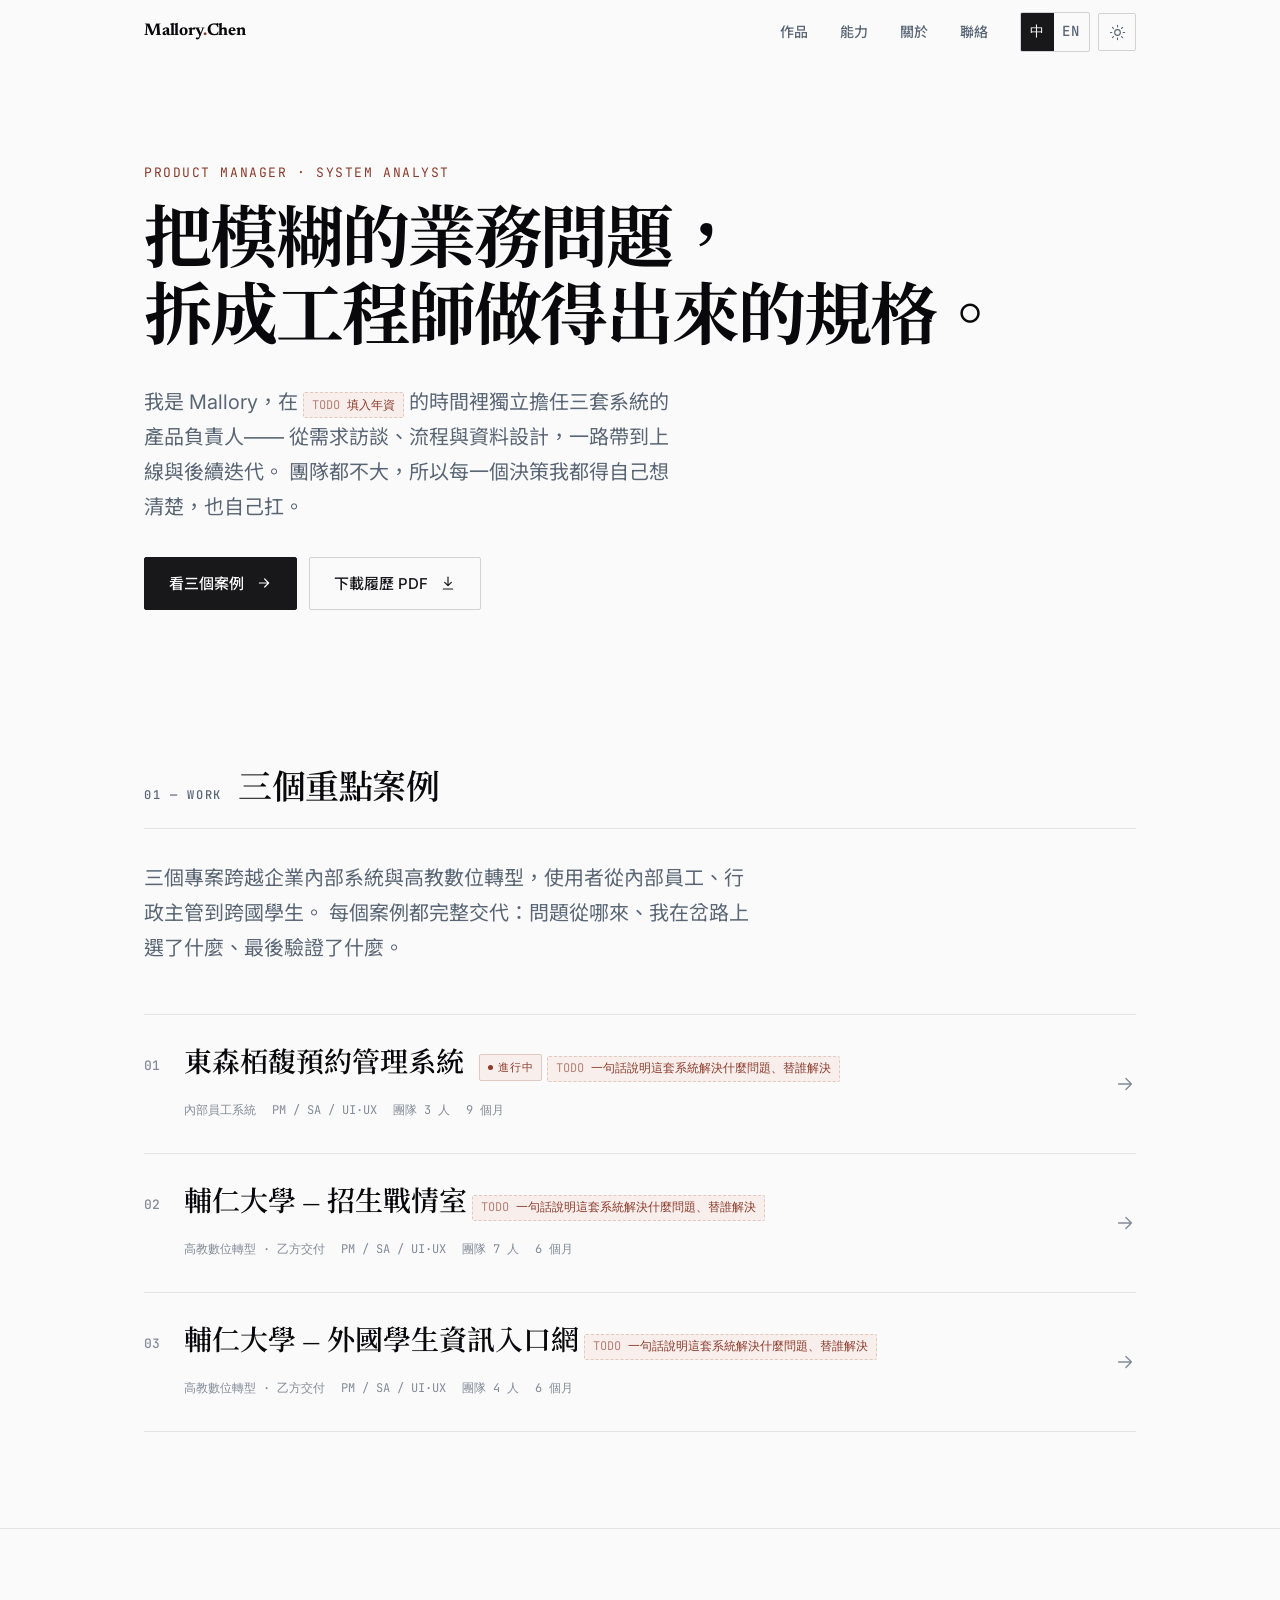
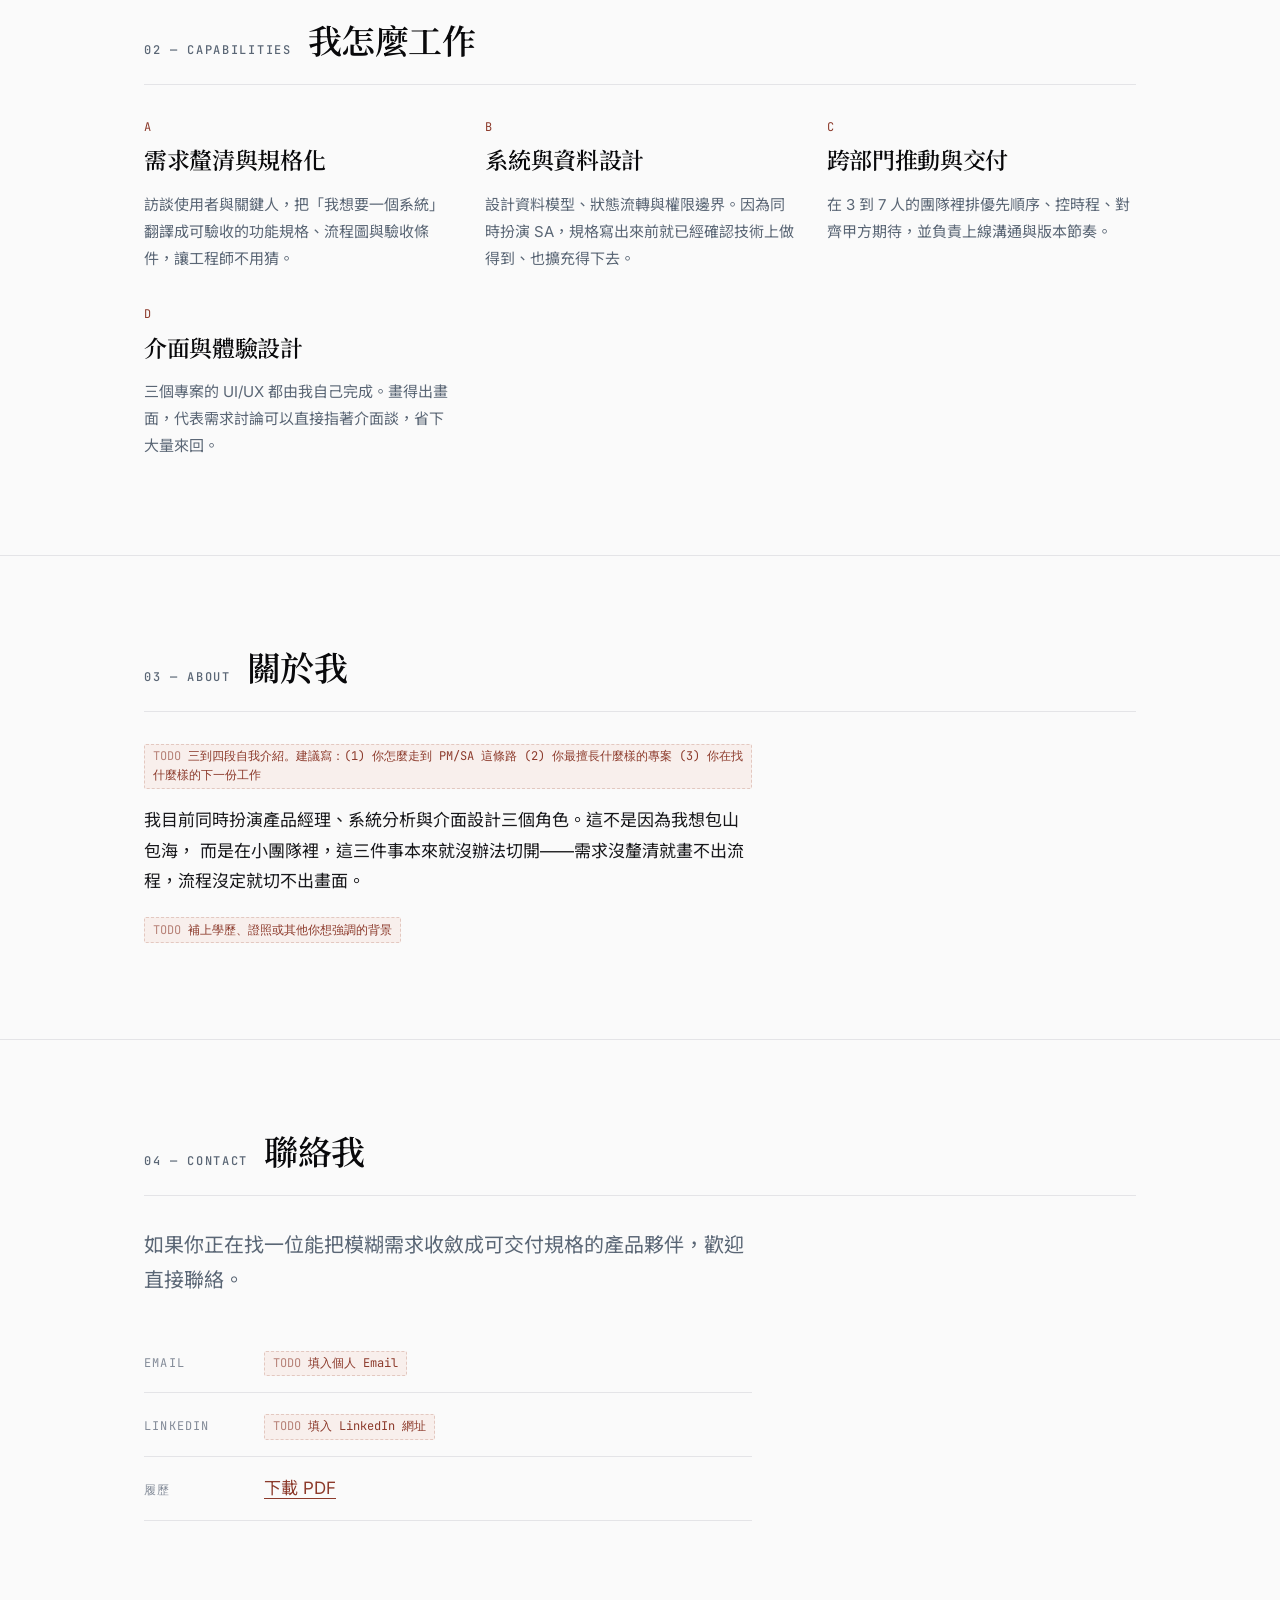
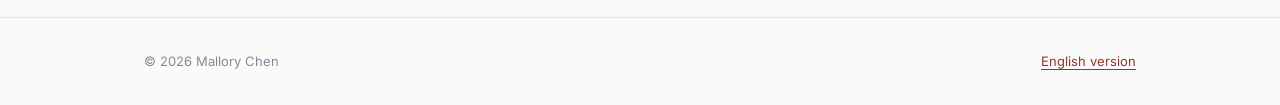
==== index.html @ 6acde06c "Add bilingual PM/SA portfolio site (first version) Static site for PM/SA job applications, built as " ====
<!DOCTYPE html>
<html lang="zh-Hant">
<head>
<meta charset="utf-8">
<meta name="viewport" content="width=device-width, initial-scale=1">
<title>Mallory Chen — 產品經理 / 系統分析</title>
<meta name="description" content="產品經理與系統分析作品集：三個從需求訪談到上線的完整案例，涵蓋企業內部系統與高教數位轉型。">

<link rel="canonical" href="https://mallorychen.github.io/">
<link rel="alternate" hreflang="zh-Hant" href="https://mallorychen.github.io/">
<link rel="alternate" hreflang="en" href="https://mallorychen.github.io/en/">
<link rel="alternate" hreflang="x-default" href="https://mallorychen.github.io/">

<meta property="og:type" content="website">
<meta property="og:title" content="Mallory Chen — 產品經理 / 系統分析">
<meta property="og:description" content="三個從需求訪談到上線的完整案例，涵蓋企業內部系統與高教數位轉型。">
<meta property="og:url" content="https://mallorychen.github.io/">
<meta property="og:locale" content="zh_TW">

<link rel="icon" href="assets/favicon.svg" type="image/svg+xml">

<link rel="preconnect" href="https://fonts.googleapis.com">
<link rel="preconnect" href="https://fonts.gstatic.com" crossorigin>
<link rel="stylesheet" href="https://fonts.googleapis.com/css2?family=Inter:wght@400;500;700&family=JetBrains+Mono:wght@400;500&family=Newsreader:wght@400;600;700&family=Noto+Sans+TC:wght@400;500;700&family=Noto+Serif+TC:wght@600;700&display=swap">
<link rel="stylesheet" href="assets/css/main.css">

<script>
  /* Applied before paint so the page never flashes the wrong theme. */
  try {
    var t = localStorage.getItem("theme");
    if (t) document.documentElement.setAttribute("data-theme", t);
  } catch (e) {}
</script>
</head>

<body>
<a class="skip-link" href="#main">跳至主要內容</a>

<header class="site-header">
  <div class="container site-header__inner">
    <!-- TODO：若要顯示中文全名，把下一行的 Mallory Chen 換掉 -->
    <a class="brand" href="/">Mallory<span>.</span>Chen</a>

    <nav class="site-nav" aria-label="主要導覽">
      <div class="site-nav__links">
        <a href="#work">作品</a>
        <a href="#capabilities">能力</a>
        <a href="#about">關於</a>
        <a href="#contact">聯絡</a>
      </div>
      <div class="nav-tools">
        <div class="lang-switch">
          <a href="/" aria-current="true" lang="zh-Hant">中</a>
          <a href="/en/" lang="en">EN</a>
        </div>
        <button class="theme-toggle" type="button" aria-label="切換深色模式">
          <svg class="icon-sun" viewBox="0 0 24 24" fill="none" stroke="currentColor" stroke-width="1.6" stroke-linecap="round" aria-hidden="true"><circle cx="12" cy="12" r="4"/><path d="M12 2v2M12 20v2M4.9 4.9l1.4 1.4M17.7 17.7l1.4 1.4M2 12h2M20 12h2M4.9 19.1l1.4-1.4M17.7 6.3l1.4-1.4"/></svg>
          <svg class="icon-moon" viewBox="0 0 24 24" fill="none" stroke="currentColor" stroke-width="1.6" stroke-linecap="round" stroke-linejoin="round" aria-hidden="true"><path d="M21 12.8A9 9 0 1 1 11.2 3a7 7 0 0 0 9.8 9.8z"/></svg>
        </button>
      </div>
    </nav>
  </div>
</header>

<main id="main">

  <!-- ============ Hero ============ -->
  <section class="hero">
    <div class="container">
      <p class="hero__role reveal">Product Manager &middot; System Analyst</p>
      <h1 class="display hero__title reveal" data-reveal-delay="60">
        把模糊的業務問題，<br>
        拆成工程師做得出來的規格。
      </h1>
      <p class="lede hero__lede reveal" data-reveal-delay="120">
        我是 Mallory，在 <span class="todo">填入年資</span> 的時間裡獨立擔任三套系統的產品負責人——
        從需求訪談、流程與資料設計，一路帶到上線與後續迭代。
        團隊都不大，所以每一個決策我都得自己想清楚，也自己扛。
      </p>
      <div class="hero__actions reveal" data-reveal-delay="180">
        <a class="btn" href="#work">
          看三個案例
          <svg viewBox="0 0 24 24" fill="none" stroke="currentColor" stroke-width="1.8" stroke-linecap="round" stroke-linejoin="round" aria-hidden="true"><path d="M5 12h14M13 6l6 6-6 6"/></svg>
        </a>
        <!-- TODO：把履歷 PDF 放到 /resume.pdf -->
        <a class="btn btn--ghost" href="/resume.pdf">
          下載履歷 PDF
          <svg viewBox="0 0 24 24" fill="none" stroke="currentColor" stroke-width="1.8" stroke-linecap="round" stroke-linejoin="round" aria-hidden="true"><path d="M12 3v12M7 11l5 5 5-5M5 21h14"/></svg>
        </a>
      </div>
    </div>
  </section>

  <!-- ============ Work ============ -->
  <section class="section" id="work">
    <div class="container">
      <div class="section-head reveal">
        <span class="eyebrow">01 &mdash; Work</span>
        <h2>三個重點案例</h2>
      </div>
      <p class="lede measure reveal" style="margin-bottom:var(--s-6)">
        三個專案跨越企業內部系統與高教數位轉型，使用者從內部員工、行政主管到跨國學生。
        每個案例都完整交代：問題從哪來、我在岔路上選了什麼、最後驗證了什麼。
      </p>

      <div class="project-list">

        <a class="project-item reveal" href="projects/ehsn-booking/">
          <span class="project-item__num">01</span>
          <span class="project-item__body">
            <span class="project-item__title">東森栢馥預約管理系統</span>
            <span class="tag" style="margin-left:.6rem;vertical-align:.18em">進行中</span>
            <span class="project-item__desc">
              <span class="todo">一句話說明這套系統解決什麼問題、替誰解決</span>
            </span>
            <span class="project-item__meta">
              <span>內部員工系統</span>
              <span>PM / SA / UI&middot;UX</span>
              <span>團隊 3 人</span>
              <span>9 個月</span>
            </span>
          </span>
          <span class="project-item__arrow">
            <svg viewBox="0 0 24 24" fill="none" stroke="currentColor" stroke-width="1.5" stroke-linecap="round" stroke-linejoin="round" aria-hidden="true"><path d="M5 12h14M13 6l6 6-6 6"/></svg>
          </span>
        </a>

        <a class="project-item reveal" href="projects/fju-admissions/">
          <span class="project-item__num">02</span>
          <span class="project-item__body">
            <span class="project-item__title">輔仁大學 &mdash; 招生戰情室</span>
            <span class="project-item__desc">
              <span class="todo">一句話說明這套系統解決什麼問題、替誰解決</span>
            </span>
            <span class="project-item__meta">
              <span>高教數位轉型 &middot; 乙方交付</span>
              <span>PM / SA / UI&middot;UX</span>
              <span>團隊 7 人</span>
              <span>6 個月</span>
            </span>
          </span>
          <span class="project-item__arrow">
            <svg viewBox="0 0 24 24" fill="none" stroke="currentColor" stroke-width="1.5" stroke-linecap="round" stroke-linejoin="round" aria-hidden="true"><path d="M5 12h14M13 6l6 6-6 6"/></svg>
          </span>
        </a>

        <a class="project-item reveal" href="projects/fju-intl-portal/">
          <span class="project-item__num">03</span>
          <span class="project-item__body">
            <span class="project-item__title">輔仁大學 &mdash; 外國學生資訊入口網</span>
            <span class="project-item__desc">
              <span class="todo">一句話說明這套系統解決什麼問題、替誰解決</span>
            </span>
            <span class="project-item__meta">
              <span>高教數位轉型 &middot; 乙方交付</span>
              <span>PM / SA / UI&middot;UX</span>
              <span>團隊 4 人</span>
              <span>6 個月</span>
            </span>
          </span>
          <span class="project-item__arrow">
            <svg viewBox="0 0 24 24" fill="none" stroke="currentColor" stroke-width="1.5" stroke-linecap="round" stroke-linejoin="round" aria-hidden="true"><path d="M5 12h14M13 6l6 6-6 6"/></svg>
          </span>
        </a>

      </div>
    </div>
  </section>

  <!-- ============ Capabilities ============ -->
  <section class="section" id="capabilities">
    <div class="container">
      <div class="section-head reveal">
        <span class="eyebrow">02 &mdash; Capabilities</span>
        <h2>我怎麼工作</h2>
      </div>

      <div class="grid-3">
        <div class="capability reveal">
          <span class="capability__num">A</span>
          <h3>需求釐清與規格化</h3>
          <p>訪談使用者與關鍵人，把「我想要一個系統」翻譯成可驗收的功能規格、流程圖與驗收條件，讓工程師不用猜。</p>
        </div>
        <div class="capability reveal" data-reveal-delay="60">
          <span class="capability__num">B</span>
          <h3>系統與資料設計</h3>
          <p>設計資料模型、狀態流轉與權限邊界。因為同時扮演 SA，規格寫出來前就已經確認技術上做得到、也擴充得下去。</p>
        </div>
        <div class="capability reveal" data-reveal-delay="120">
          <span class="capability__num">C</span>
          <h3>跨部門推動與交付</h3>
          <p>在 3 到 7 人的團隊裡排優先順序、控時程、對齊甲方期待，並負責上線溝通與版本節奏。</p>
        </div>
        <div class="capability reveal" data-reveal-delay="180">
          <span class="capability__num">D</span>
          <h3>介面與體驗設計</h3>
          <p>三個專案的 UI/UX 都由我自己完成。畫得出畫面，代表需求討論可以直接指著介面談，省下大量來回。</p>
        </div>
      </div>
    </div>
  </section>

  <!-- ============ About ============ -->
  <section class="section" id="about">
    <div class="container">
      <div class="section-head reveal">
        <span class="eyebrow">03 &mdash; About</span>
        <h2>關於我</h2>
      </div>
      <div class="prose measure reveal">
        <p><span class="todo">三到四段自我介紹。建議寫：(1) 你怎麼走到 PM/SA 這條路 (2) 你最擅長什麼樣的專案 (3) 你在找什麼樣的下一份工作</span></p>
        <p>
          我目前同時扮演產品經理、系統分析與介面設計三個角色。這不是因為我想包山包海，
          而是在小團隊裡，這三件事本來就沒辦法切開——需求沒釐清就畫不出流程，流程沒定就切不出畫面。
        </p>
        <p><span class="todo">補上學歷、證照或其他你想強調的背景</span></p>
      </div>
    </div>
  </section>

  <!-- ============ Contact ============ -->
  <section class="section" id="contact">
    <div class="container">
      <div class="section-head reveal">
        <span class="eyebrow">04 &mdash; Contact</span>
        <h2>聯絡我</h2>
      </div>
      <div class="measure reveal">
        <p class="lede">如果你正在找一位能把模糊需求收斂成可交付規格的產品夥伴，歡迎直接聯絡。</p>
        <dl class="contact-list">
          <div class="contact-row">
            <dt>Email</dt>
            <!-- TODO：請務必使用「個人」信箱，不要用公司信箱 -->
            <dd><span class="todo">填入個人 Email</span></dd>
          </div>
          <div class="contact-row">
            <dt>LinkedIn</dt>
            <dd><span class="todo">填入 LinkedIn 網址</span></dd>
          </div>
          <div class="contact-row">
            <dt>履歷</dt>
            <dd><a class="link" href="/resume.pdf">下載 PDF</a></dd>
          </div>
        </dl>
      </div>
    </div>
  </section>

</main>

<footer class="site-footer">
  <div class="container site-footer__inner">
    <span>&copy; 2026 Mallory Chen</span>
    <span><a class="link" href="/en/" lang="en">English version</a></span>
  </div>
</footer>

<script src="assets/js/main.js" defer></script>
</body>
</html>
---- assets/css/main.css ----
/* ============================================================
   Mallory Chen — Portfolio
   Design system: Editorial / Swiss
   Accent: Brick Red #8C3A2B  ·  Neutral: Editorial Ink
   ============================================================ */

/* ---------- 1. Tokens ---------- */
:root {
  color-scheme: light;

  /* Neutrals (editorial ink scale) */
  --bg:            #FAFAFA;
  --surface:       #FFFFFF;
  --surface-sunk:  #F4F4F5;
  --ink:           #18181B;
  --ink-strong:    #09090B;
  --muted:         #5A6675;
  --muted-soft:    #838B98;
  --border:        #E4E4E7;
  --border-strong: #D1D1D6;

  /* Accent — brick red */
  --accent:        #8C3A2B;
  --accent-hover:  #6E2C20;
  --accent-wash:   #F8EFEC;
  --accent-line:   #E3C8C0;

  /* Typography */
  --font-serif: "Newsreader", "Noto Serif TC", Georgia, "Songti TC", serif;
  --font-sans:  "Inter", "Noto Sans TC", -apple-system, BlinkMacSystemFont, "Segoe UI", "PingFang TC", "Microsoft JhengHei", sans-serif;
  --font-mono:  "JetBrains Mono", ui-monospace, SFMono-Regular, Menlo, Consolas, monospace;

  /* Spacious density scale (dial 3/10) */
  --s-1: 0.5rem;
  --s-2: 0.75rem;
  --s-3: 1rem;
  --s-4: 1.5rem;
  --s-5: 2rem;
  --s-6: 3rem;
  --s-7: 4rem;
  --s-8: 6rem;

  --container: 68rem;
  --measure:   38rem;
  --radius:    2px;

  --ease: cubic-bezier(0.22, 0.61, 0.36, 1);
}

@media (prefers-color-scheme: dark) {
  :root:not([data-theme="light"]) {
    color-scheme: dark;
    --bg:            #0F0F11;
    --surface:       #17171A;
    --surface-sunk:  #1C1C20;
    --ink:           #EDEDF0;
    --ink-strong:    #FFFFFF;
    --muted:         #A3AAB6;
    --muted-soft:    #838B98;
    --border:        #2A2A30;
    --border-strong: #3A3A42;
    --accent:        #E08A76;
    --accent-hover:  #EFA492;
    --accent-wash:   #251A17;
    --accent-line:   #4A312A;
  }
}

:root[data-theme="dark"] {
  color-scheme: dark;
  --bg:            #0F0F11;
  --surface:       #17171A;
  --surface-sunk:  #1C1C20;
  --ink:           #EDEDF0;
  --ink-strong:    #FFFFFF;
  --muted:         #A3AAB6;
  --muted-soft:    #838B98;
  --border:        #2A2A30;
  --border-strong: #3A3A42;
  --accent:        #E08A76;
  --accent-hover:  #EFA492;
  --accent-wash:   #251A17;
  --accent-line:   #4A312A;
}

/* ---------- 2. Reset ---------- */
*, *::before, *::after { box-sizing: border-box; }
* { margin: 0; }

html {
  -webkit-text-size-adjust: 100%;
  scroll-behavior: smooth;
}

body {
  background: var(--bg);
  color: var(--ink);
  font-family: var(--font-sans);
  font-size: 1.0625rem;
  line-height: 1.8;
  font-feature-settings: "kern", "liga";
  -webkit-font-smoothing: antialiased;
  text-rendering: optimizeLegibility;
}

html[lang^="en"] body { line-height: 1.7; }

img, svg { display: block; max-width: 100%; height: auto; }
a { color: inherit; }

:focus-visible {
  outline: 2px solid var(--accent);
  outline-offset: 3px;
  border-radius: var(--radius);
}

::selection { background: var(--accent); color: #fff; }

/* ---------- 3. Layout primitives ---------- */
.container {
  width: 100%;
  max-width: var(--container);
  margin-inline: auto;
  padding-inline: var(--s-4);
}

@media (min-width: 48rem) {
  .container { padding-inline: var(--s-6); }
}

.measure { max-width: var(--measure); }

.section { padding-block: var(--s-8); }
.section + .section { border-top: 1px solid var(--border); }

.skip-link {
  position: absolute;
  left: -9999px;
  top: 0;
  z-index: 100;
  background: var(--accent);
  color: #fff;
  padding: var(--s-2) var(--s-3);
}
.skip-link:focus { left: var(--s-3); top: var(--s-3); }

/* ---------- 4. Typography ---------- */
.eyebrow {
  font-family: var(--font-mono);
  font-size: 0.75rem;
  font-weight: 500;
  letter-spacing: 0.14em;
  text-transform: uppercase;
  color: var(--muted);
}

h1, h2, h3, h4 {
  font-family: var(--font-serif);
  font-weight: 600;
  line-height: 1.25;
  letter-spacing: -0.015em;
  color: var(--ink-strong);
  text-wrap: balance;
}

.display {
  font-size: clamp(2.25rem, 5.5vw, 4.25rem);
  line-height: 1.12;
  letter-spacing: -0.03em;
  font-weight: 700;
}

h2 { font-size: clamp(1.5rem, 3vw, 2.125rem); }
h3 { font-size: clamp(1.1875rem, 2vw, 1.4375rem); }

.lede {
  font-size: clamp(1.0625rem, 1.6vw, 1.25rem);
  color: var(--muted);
  line-height: 1.75;
}

p + p { margin-top: var(--s-3); }

.prose > * + * { margin-top: var(--s-3); }
.prose h3 { margin-top: var(--s-5); }
.prose ul, .prose ol { padding-left: 1.25em; }
.prose li + li { margin-top: var(--s-1); }
.prose strong { font-weight: 700; color: var(--ink-strong); }

.section-head {
  display: flex;
  align-items: baseline;
  gap: var(--s-3);
  margin-bottom: var(--s-5);
  padding-bottom: var(--s-3);
  border-bottom: 1px solid var(--border);
}
.section-head h2 { flex: 1; }

/* ---------- 5. Links and buttons ---------- */
.link {
  color: var(--accent);
  text-decoration: none;
  background-image: linear-gradient(var(--accent), var(--accent));
  background-size: 100% 1px;
  background-repeat: no-repeat;
  background-position: 0 100%;
  padding-bottom: 1px;
  transition: background-size 200ms var(--ease), color 200ms var(--ease);
}
.link:hover { color: var(--accent-hover); background-size: 0% 1px; }

.btn {
  display: inline-flex;
  align-items: center;
  gap: var(--s-2);
  min-height: 44px;
  padding: var(--s-2) var(--s-4);
  font-family: var(--font-sans);
  font-size: 0.9375rem;
  font-weight: 500;
  text-decoration: none;
  border: 1px solid var(--ink);
  border-radius: var(--radius);
  background: var(--ink);
  color: var(--bg);
  cursor: pointer;
  transition: background-color 200ms var(--ease), color 200ms var(--ease), border-color 200ms var(--ease);
}
.btn:hover { background: var(--accent); border-color: var(--accent); color: #fff; }

.btn--ghost { background: transparent; color: var(--ink); border-color: var(--border-strong); }
.btn--ghost:hover { background: transparent; border-color: var(--accent); color: var(--accent); }

.btn svg { width: 16px; height: 16px; flex: none; }

/* ---------- 6. Site header ---------- */
.site-header {
  position: sticky;
  top: 0;
  z-index: 40;
  background: color-mix(in srgb, var(--bg) 88%, transparent);
  backdrop-filter: saturate(160%) blur(10px);
  border-bottom: 1px solid transparent;
  transition: border-color 200ms var(--ease);
}
.site-header[data-scrolled="true"] { border-bottom-color: var(--border); }

.site-header__inner {
  display: flex;
  align-items: center;
  gap: var(--s-4);
  min-height: 64px;
}

.brand {
  font-family: var(--font-serif);
  font-size: 1.0625rem;
  font-weight: 700;
  letter-spacing: -0.01em;
  text-decoration: none;
  color: var(--ink-strong);
  white-space: nowrap;
}
.brand span { color: var(--accent); }

.site-nav {
  margin-left: auto;
  display: flex;
  align-items: center;
  gap: var(--s-1);
}
.site-nav__links { display: flex; align-items: center; gap: var(--s-1); }
.site-nav a {
  display: inline-flex;
  align-items: center;
  min-height: 44px;
  padding-inline: var(--s-2);
  font-size: 0.875rem;
  font-weight: 500;
  color: var(--muted);
  text-decoration: none;
  transition: color 180ms var(--ease);
}
.site-nav a:hover,
.site-nav a[aria-current="page"] { color: var(--ink-strong); }

@media (max-width: 40rem) {
  .site-nav__links { display: none; }
}

.nav-tools { display: flex; align-items: center; gap: var(--s-1); margin-left: var(--s-2); }

.lang-switch {
  display: inline-flex;
  align-items: center;
  font-family: var(--font-mono);
  font-size: 0.6875rem;
  letter-spacing: 0.08em;
  border: 1px solid var(--border-strong);
  border-radius: var(--radius);
  overflow: hidden;
}
.lang-switch a {
  padding: 0.4rem 0.55rem;
  min-height: 0;
  text-decoration: none;
  color: var(--muted);
  transition: background-color 180ms var(--ease), color 180ms var(--ease);
}
.lang-switch a[aria-current="true"] { background: var(--ink); color: var(--bg); }
.lang-switch a:not([aria-current="true"]):hover { background: var(--surface-sunk); color: var(--ink-strong); }

.theme-toggle {
  display: inline-flex;
  align-items: center;
  justify-content: center;
  width: 38px;
  height: 38px;
  border: 1px solid var(--border-strong);
  border-radius: var(--radius);
  background: transparent;
  color: var(--muted);
  cursor: pointer;
  transition: color 180ms var(--ease), border-color 180ms var(--ease);
}
.theme-toggle:hover { color: var(--ink-strong); border-color: var(--ink-strong); }
.theme-toggle svg { width: 17px; height: 17px; }
.theme-toggle .icon-moon { display: none; }

:root[data-theme="dark"] .theme-toggle .icon-moon { display: block; }
:root[data-theme="dark"] .theme-toggle .icon-sun { display: none; }

@media (prefers-color-scheme: dark) {
  :root:not([data-theme="light"]) .theme-toggle .icon-moon { display: block; }
  :root:not([data-theme="light"]) .theme-toggle .icon-sun { display: none; }
}

/* ---------- 7. Hero ---------- */
.hero { padding-block: var(--s-8) var(--s-7); }

.hero__role {
  font-family: var(--font-mono);
  font-size: 0.8125rem;
  letter-spacing: 0.12em;
  text-transform: uppercase;
  color: var(--accent);
  margin-bottom: var(--s-4);
}
.hero__title { margin-bottom: var(--s-4); }
.hero__lede { max-width: 34rem; margin-bottom: var(--s-5); }
.hero__actions { display: flex; flex-wrap: wrap; gap: var(--s-2); }

/* ---------- 8. Project index ---------- */
.project-list { border-top: 1px solid var(--border); }

.project-item {
  display: grid;
  grid-template-columns: auto 1fr auto;
  align-items: start;
  gap: var(--s-3) var(--s-4);
  padding-block: var(--s-5);
  border-bottom: 1px solid var(--border);
  text-decoration: none;
  color: inherit;
  transition: background-color 250ms var(--ease);
}
.project-item:hover { background: var(--accent-wash); }

.project-item__num {
  font-family: var(--font-mono);
  font-size: 0.8125rem;
  font-weight: 500;
  color: var(--muted-soft);
  padding-top: 0.45rem;
  transition: color 200ms var(--ease);
}
.project-item:hover .project-item__num { color: var(--accent); }

.project-item__body { min-width: 0; }

.project-item__title {
  font-family: var(--font-serif);
  font-size: clamp(1.25rem, 2.4vw, 1.75rem);
  font-weight: 600;
  line-height: 1.3;
  color: var(--ink-strong);
  display: inline;
  background-image: linear-gradient(var(--accent), var(--accent));
  background-size: 0% 1px;
  background-repeat: no-repeat;
  background-position: 0 100%;
  transition: background-size 320ms var(--ease);
}
.project-item:hover .project-item__title { background-size: 100% 1px; }

.project-item__desc { color: var(--muted); margin-top: var(--s-2); max-width: 36rem; }

.project-item__meta {
  display: flex;
  flex-wrap: wrap;
  gap: var(--s-1) var(--s-3);
  margin-top: var(--s-3);
  font-family: var(--font-mono);
  font-size: 0.75rem;
  color: var(--muted-soft);
}

.project-item__arrow {
  align-self: center;
  color: var(--muted-soft);
  transition: transform 260ms var(--ease), color 200ms var(--ease);
}
.project-item:hover .project-item__arrow { transform: translateX(5px); color: var(--accent); }
.project-item__arrow svg { width: 22px; height: 22px; }

@media (max-width: 40rem) {
  .project-item { grid-template-columns: auto 1fr; }
  .project-item__arrow { display: none; }
}

.tag {
  display: inline-flex;
  align-items: center;
  gap: 0.35rem;
  font-family: var(--font-mono);
  font-size: 0.6875rem;
  letter-spacing: 0.06em;
  text-transform: uppercase;
  padding: 0.15rem 0.5rem;
  border: 1px solid var(--accent-line);
  border-radius: var(--radius);
  color: var(--accent);
  background: var(--accent-wash);
  white-space: nowrap;
}
.tag::before {
  content: "";
  width: 5px;
  height: 5px;
  border-radius: 50%;
  background: var(--accent);
}
.tag--quiet { color: var(--muted); border-color: var(--border-strong); background: transparent; }
.tag--quiet::before { display: none; }

/* ---------- 9. Capability grid ---------- */
.grid-3 {
  display: grid;
  gap: var(--s-5);
  grid-template-columns: repeat(auto-fit, minmax(15rem, 1fr));
}
.capability__num {
  display: block;
  font-family: var(--font-mono);
  font-size: 0.75rem;
  letter-spacing: 0.1em;
  color: var(--accent);
  margin-bottom: var(--s-2);
}
.capability h3 { margin-bottom: var(--s-2); }
.capability p { color: var(--muted); font-size: 0.9375rem; }

/* ---------- 10. Case study ---------- */
.case-hero { padding-block: var(--s-7) var(--s-6); }

.case-hero__num {
  font-family: var(--font-mono);
  font-size: 0.8125rem;
  letter-spacing: 0.12em;
  color: var(--accent);
  margin-bottom: var(--s-3);
}
.case-hero__title { margin-bottom: var(--s-4); }
.case-hero__lede { max-width: 40rem; }

.factsheet {
  display: grid;
  grid-template-columns: repeat(auto-fit, minmax(10rem, 1fr));
  gap: var(--s-4);
  margin-top: var(--s-6);
  padding-top: var(--s-5);
  border-top: 1px solid var(--border);
}
.factsheet dt {
  font-family: var(--font-mono);
  font-size: 0.6875rem;
  letter-spacing: 0.1em;
  text-transform: uppercase;
  color: var(--muted-soft);
  margin-bottom: var(--s-1);
}
.factsheet dd { font-size: 0.9375rem; font-weight: 500; color: var(--ink-strong); }

/* Decision cards — the PM differentiator */
.decision {
  border: 1px solid var(--border);
  border-left: 3px solid var(--accent);
  border-radius: var(--radius);
  background: var(--surface);
  padding: var(--s-4) var(--s-5);
}
.decision + .decision { margin-top: var(--s-4); }

.decision__label {
  font-family: var(--font-mono);
  font-size: 0.6875rem;
  letter-spacing: 0.12em;
  text-transform: uppercase;
  color: var(--accent);
  margin-bottom: var(--s-2);
}
.decision h3 { font-size: 1.1875rem; margin-bottom: var(--s-3); }
.decision dl { display: grid; gap: var(--s-2); }
.decision dt {
  font-family: var(--font-mono);
  font-size: 0.75rem;
  letter-spacing: 0.06em;
  color: var(--muted-soft);
}
.decision dd { color: var(--ink); font-size: 0.9375rem; }

@media (min-width: 40rem) {
  .decision dl { grid-template-columns: 6rem 1fr; align-items: baseline; }
  .decision dt { grid-column: 1; }
  .decision dd { grid-column: 2; }
}

/* Metrics */
.metrics {
  display: grid;
  grid-template-columns: repeat(auto-fit, minmax(11rem, 1fr));
  gap: var(--s-5);
  margin-block: var(--s-5);
  padding-block: var(--s-5);
  border-block: 1px solid var(--border);
}
.metric__value {
  font-family: var(--font-mono);
  font-size: clamp(1.75rem, 4vw, 2.5rem);
  font-weight: 500;
  letter-spacing: -0.03em;
  color: var(--accent);
  font-variant-numeric: tabular-nums;
  line-height: 1.1;
}
.metric__label { font-size: 0.875rem; color: var(--muted); margin-top: var(--s-1); }

/* Figure / diagram */
.figure {
  margin-block: var(--s-5);
  border: 1px solid var(--border);
  border-radius: var(--radius);
  background: var(--surface-sunk);
  padding: var(--s-5);
}
.figure figcaption {
  margin-top: var(--s-3);
  font-family: var(--font-mono);
  font-size: 0.8125rem;
  color: var(--muted);
}

/* Next case */
.next-case {
  display: flex;
  align-items: baseline;
  justify-content: space-between;
  gap: var(--s-4);
  padding-block: var(--s-6);
  text-decoration: none;
  color: inherit;
  border-top: 1px solid var(--border);
}
.next-case__label {
  font-family: var(--font-mono);
  font-size: 0.75rem;
  letter-spacing: 0.1em;
  text-transform: uppercase;
  color: var(--muted-soft);
}
.next-case__title {
  font-family: var(--font-serif);
  font-size: clamp(1.25rem, 3vw, 1.875rem);
  font-weight: 600;
  color: var(--ink-strong);
  margin-top: var(--s-2);
  transition: color 200ms var(--ease);
}
.next-case:hover .next-case__title { color: var(--accent); }

/* ---------- 11. Contact and footer ---------- */
.contact-list { margin-top: var(--s-5); }
.contact-row {
  display: flex;
  align-items: baseline;
  gap: var(--s-4);
  padding-block: var(--s-3);
  border-bottom: 1px solid var(--border);
}
.contact-row dt {
  font-family: var(--font-mono);
  font-size: 0.75rem;
  letter-spacing: 0.1em;
  text-transform: uppercase;
  color: var(--muted-soft);
  width: 6rem;
  flex: none;
}

.site-footer {
  border-top: 1px solid var(--border);
  padding-block: var(--s-5);
  font-size: 0.8125rem;
  color: var(--muted-soft);
}
.site-footer__inner {
  display: flex;
  flex-wrap: wrap;
  gap: var(--s-3);
  justify-content: space-between;
}
.site-footer a { text-decoration: none; }
.site-footer a:hover { color: var(--ink-strong); }

/* ---------- 12. TODO marker (delete once filled) ---------- */
.todo {
  display: inline-block;
  font-family: var(--font-mono);
  font-size: 0.75rem;
  line-height: 1.6;
  color: var(--accent);
  background: var(--accent-wash);
  border: 1px dashed var(--accent-line);
  border-radius: var(--radius);
  padding: 0.15rem 0.5rem;
}
.todo::before { content: "TODO "; opacity: 0.6; }

/* ---------- 13. Reveal animation ---------- */
.reveal { opacity: 0; transform: translateY(12px); }
.reveal.is-visible {
  opacity: 1;
  transform: none;
  transition: opacity 400ms var(--ease), transform 400ms var(--ease);
}

@media (prefers-reduced-motion: reduce) {
  html { scroll-behavior: auto; }
  .reveal { opacity: 1; transform: none; }
  *, *::before, *::after {
    animation-duration: 0.001ms !important;
    transition-duration: 0.001ms !important;
  }
}

/* ---------- 14. Print ---------- */
@media print {
  .site-header, .next-case, .site-footer, .hero__actions, .todo { display: none; }
  body { background: #fff; color: #000; font-size: 11pt; line-height: 1.5; }
  .section { padding-block: 1rem; border: 0; }
  .reveal { opacity: 1; transform: none; }
  a { text-decoration: underline; }
}
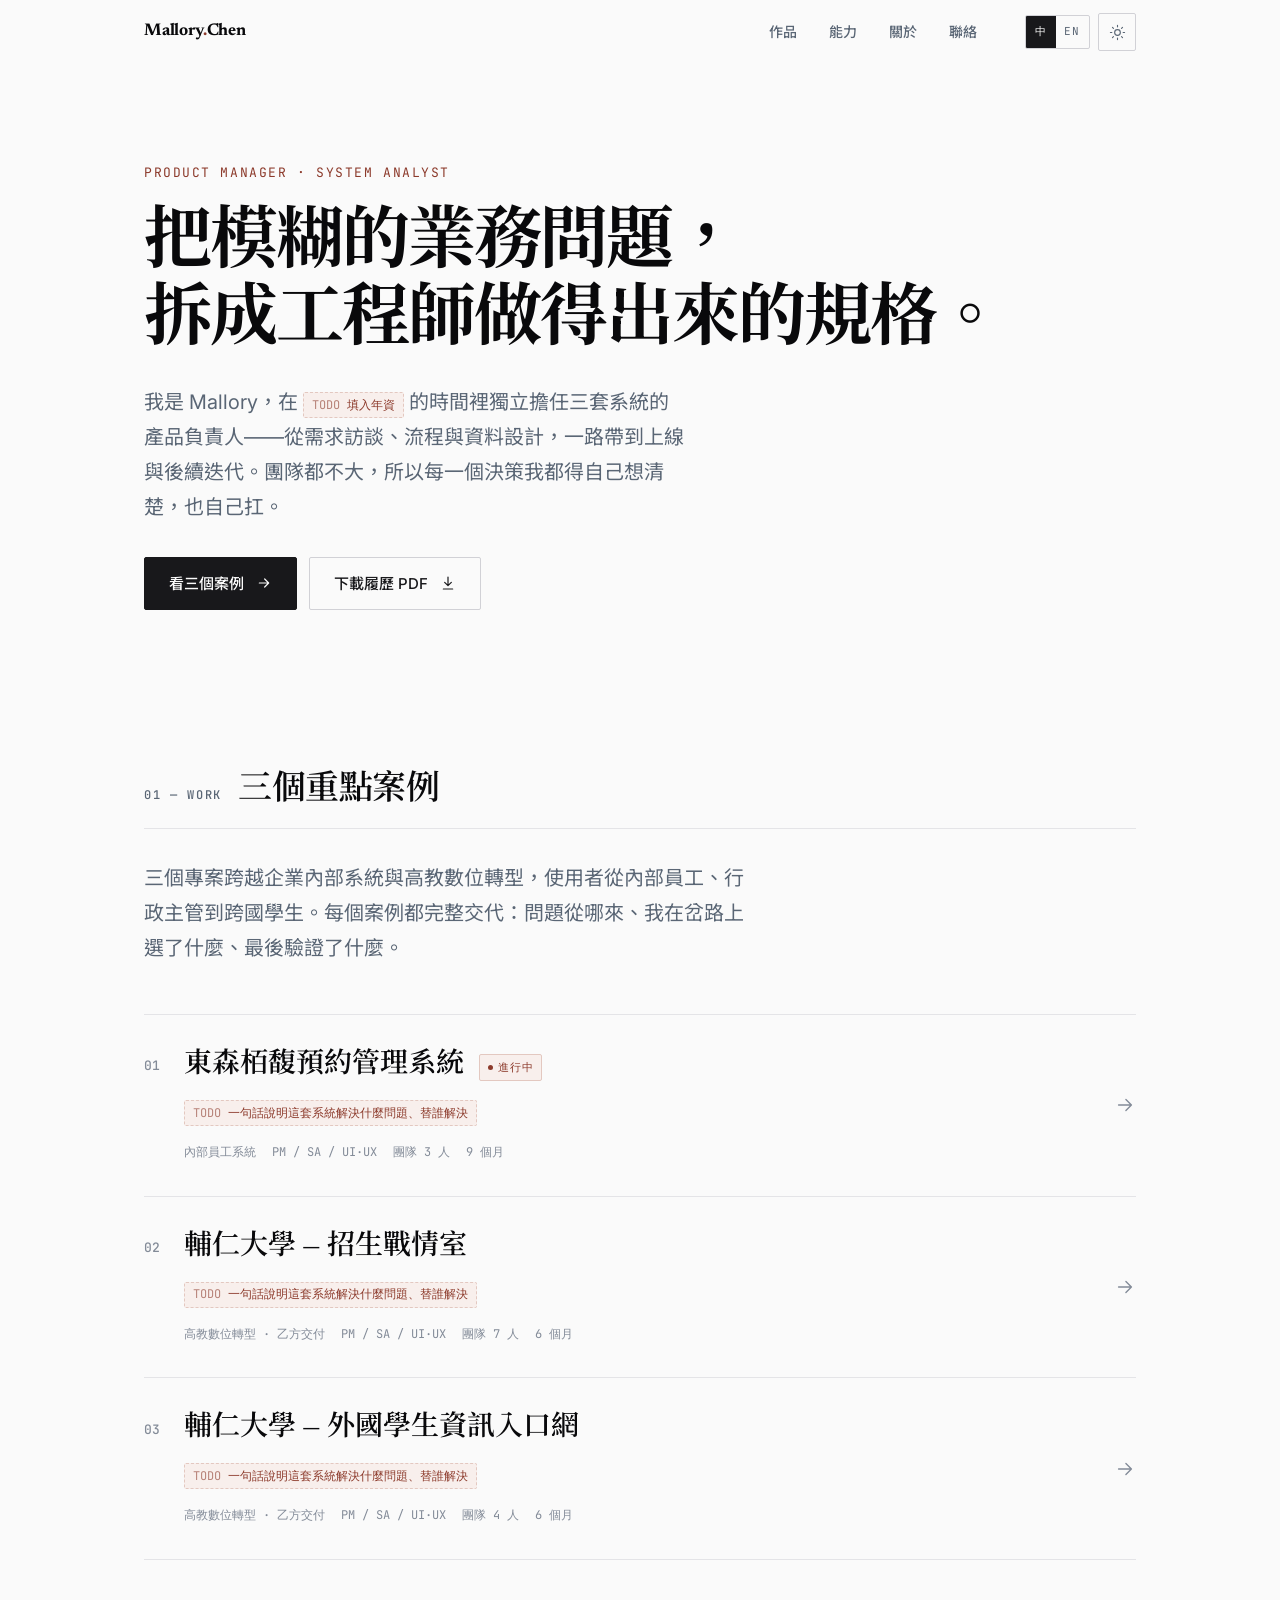
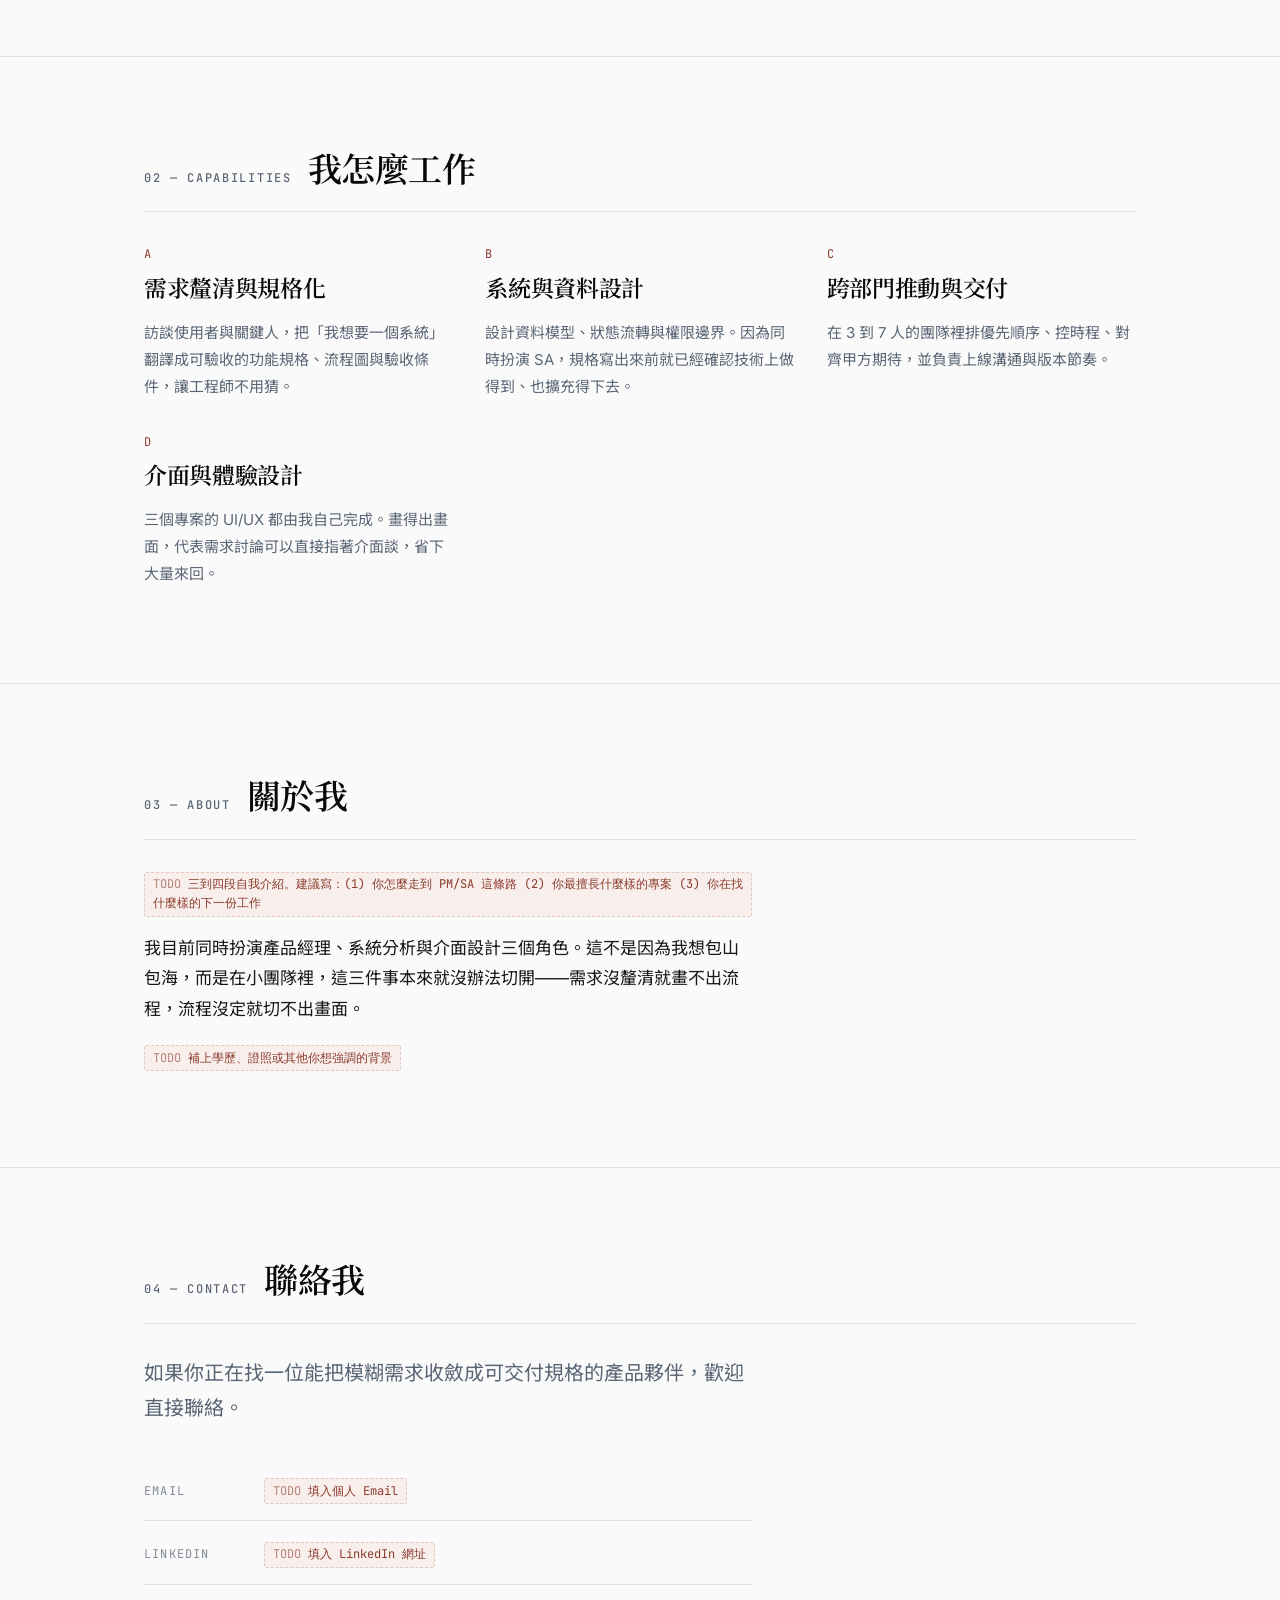
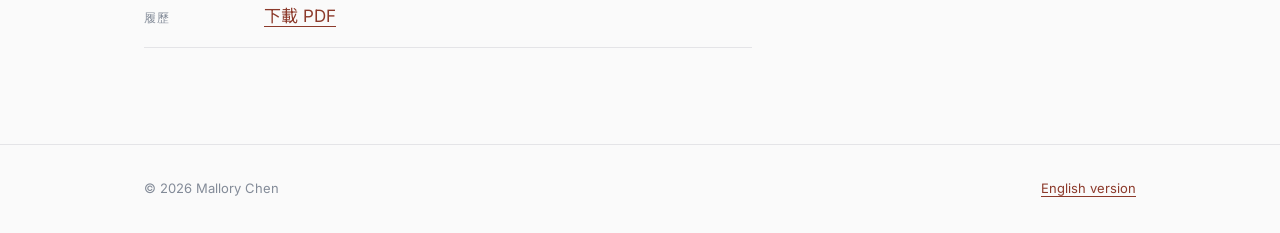
==== commit 80cab46a: "Fix mobile layout and Chinese line-break spacing Verified by rendering the pages in headless Chrome " ====
--- a/index.html
+++ b/index.html
@@ -48,6 +48,7 @@
         <a href="#about">關於</a>
         <a href="#contact">聯絡</a>
       </div>
+    </nav>
       <div class="nav-tools">
         <div class="lang-switch">
           <a href="/" aria-current="true" lang="zh-Hant">中</a>
@@ -58,7 +59,6 @@
           <svg class="icon-moon" viewBox="0 0 24 24" fill="none" stroke="currentColor" stroke-width="1.6" stroke-linecap="round" stroke-linejoin="round" aria-hidden="true"><path d="M21 12.8A9 9 0 1 1 11.2 3a7 7 0 0 0 9.8 9.8z"/></svg>
         </button>
       </div>
-    </nav>
   </div>
 </header>
 
@@ -69,18 +69,12 @@
     <div class="container">
       <p class="hero__role reveal">Product Manager &middot; System Analyst</p>
       <h1 class="display hero__title reveal" data-reveal-delay="60">
-        把模糊的業務問題，<br>
-        拆成工程師做得出來的規格。
-      </h1>
+        把模糊的業務問題，<br>拆成工程師做得出來的規格。</h1>
       <p class="lede hero__lede reveal" data-reveal-delay="120">
-        我是 Mallory，在 <span class="todo">填入年資</span> 的時間裡獨立擔任三套系統的產品負責人——
-        從需求訪談、流程與資料設計，一路帶到上線與後續迭代。
-        團隊都不大，所以每一個決策我都得自己想清楚，也自己扛。
-      </p>
+        我是 Mallory，在 <span class="todo">填入年資</span> 的時間裡獨立擔任三套系統的產品負責人——從需求訪談、流程與資料設計，一路帶到上線與後續迭代。團隊都不大，所以每一個決策我都得自己想清楚，也自己扛。</p>
       <div class="hero__actions reveal" data-reveal-delay="180">
         <a class="btn" href="#work">
-          看三個案例
-          <svg viewBox="0 0 24 24" fill="none" stroke="currentColor" stroke-width="1.8" stroke-linecap="round" stroke-linejoin="round" aria-hidden="true"><path d="M5 12h14M13 6l6 6-6 6"/></svg>
+          看三個案例<svg viewBox="0 0 24 24" fill="none" stroke="currentColor" stroke-width="1.8" stroke-linecap="round" stroke-linejoin="round" aria-hidden="true"><path d="M5 12h14M13 6l6 6-6 6"/></svg>
         </a>
         <!-- TODO：把履歷 PDF 放到 /resume.pdf -->
         <a class="btn btn--ghost" href="/resume.pdf">
@@ -99,9 +93,7 @@
         <h2>三個重點案例</h2>
       </div>
       <p class="lede measure reveal" style="margin-bottom:var(--s-6)">
-        三個專案跨越企業內部系統與高教數位轉型，使用者從內部員工、行政主管到跨國學生。
-        每個案例都完整交代：問題從哪來、我在岔路上選了什麼、最後驗證了什麼。
-      </p>
+        三個專案跨越企業內部系統與高教數位轉型，使用者從內部員工、行政主管到跨國學生。每個案例都完整交代：問題從哪來、我在岔路上選了什麼、最後驗證了什麼。</p>
 
       <div class="project-list">
 
@@ -210,9 +202,7 @@
       <div class="prose measure reveal">
         <p><span class="todo">三到四段自我介紹。建議寫：(1) 你怎麼走到 PM/SA 這條路 (2) 你最擅長什麼樣的專案 (3) 你在找什麼樣的下一份工作</span></p>
         <p>
-          我目前同時扮演產品經理、系統分析與介面設計三個角色。這不是因為我想包山包海，
-          而是在小團隊裡，這三件事本來就沒辦法切開——需求沒釐清就畫不出流程，流程沒定就切不出畫面。
-        </p>
+          我目前同時扮演產品經理、系統分析與介面設計三個角色。這不是因為我想包山包海，而是在小團隊裡，這三件事本來就沒辦法切開——需求沒釐清就畫不出流程，流程沒定就切不出畫面。</p>
         <p><span class="todo">補上學歷、證照或其他你想強調的背景</span></p>
       </div>
     </div>
--- a/assets/css/main.css
+++ b/assets/css/main.css
@@ -164,7 +164,7 @@
 }
 
 .display {
-  font-size: clamp(2.25rem, 5.5vw, 4.25rem);
+  font-size: clamp(1.875rem, 5.5vw, 4.25rem);
   line-height: 1.12;
   letter-spacing: -0.03em;
   font-weight: 700;
@@ -285,10 +285,6 @@
 .site-nav a:hover,
 .site-nav a[aria-current="page"] { color: var(--ink-strong); }
 
-@media (max-width: 40rem) {
-  .site-nav__links { display: none; }
-}
-
 .nav-tools { display: flex; align-items: center; gap: var(--s-1); margin-left: var(--s-2); }
 
 .lang-switch {
@@ -394,7 +390,7 @@
 }
 .project-item:hover .project-item__title { background-size: 100% 1px; }
 
-.project-item__desc { color: var(--muted); margin-top: var(--s-2); max-width: 36rem; }
+.project-item__desc { display: block; color: var(--muted); margin-top: var(--s-2); max-width: 36rem; }
 
 .project-item__meta {
   display: flex;
@@ -476,7 +472,7 @@
 
 .factsheet {
   display: grid;
-  grid-template-columns: repeat(auto-fit, minmax(10rem, 1fr));
+  grid-template-columns: repeat(auto-fit, minmax(12rem, 1fr));
   gap: var(--s-4);
   margin-top: var(--s-6);
   padding-top: var(--s-5);
@@ -637,7 +633,89 @@
 }
 .todo::before { content: "TODO "; opacity: 0.6; }
 
-/* ---------- 13. Reveal animation ---------- */
+/* ---------- 13. Responsive ---------- */
+
+/* Sticky header would otherwise cover anchor targets. */
+[id] { scroll-margin-top: 5rem; }
+
+/* Long unbroken strings must never force a horizontal scrollbar. */
+body, .display, .project-item__title, .next-case__title { overflow-wrap: break-word; }
+
+/* Tablet and below — tighten the vertical rhythm. */
+@media (max-width: 48rem) {
+  :root {
+    --s-6: 2.25rem;
+    --s-7: 3rem;
+    --s-8: 4rem;
+  }
+  .hero { padding-block: var(--s-7) var(--s-6); }
+  .case-hero { padding-block: var(--s-6) var(--s-5); }
+  .section-head { flex-wrap: wrap; gap: var(--s-1); }
+  .section-head .eyebrow { flex-basis: 100%; }
+}
+
+/* Phone. */
+@media (max-width: 40rem) {
+  :root {
+    --s-6: 2rem;
+    --s-7: 2.5rem;
+    --s-8: 3.25rem;
+  }
+
+  [id] { scroll-margin-top: 7.5rem; }
+
+  .container { padding-inline: 1.25rem; }
+
+  /* Header wraps to two rows: brand + tools, then the nav links below. */
+  .site-header__inner {
+    flex-wrap: wrap;
+    min-height: 0;
+    padding-block: var(--s-2);
+    gap: var(--s-2);
+    row-gap: 0;
+  }
+  .brand { flex: 1 1 auto; }
+  .nav-tools { order: 2; margin-left: auto; }
+  .site-nav { order: 3; flex-basis: 100%; margin-left: 0; }
+  .site-nav__links {
+    width: 100%;
+    justify-content: space-between;
+    gap: var(--s-2);
+    border-top: 1px solid var(--border);
+  }
+  .site-nav a { min-height: 42px; padding-inline: 0; font-size: 0.8125rem; }
+
+  /* Drop the designed line break; let the headline wrap to the viewport. */
+  .display br { display: none; }
+
+  .hero__actions .btn { flex: 1 1 100%; justify-content: center; }
+
+  .decision { padding: var(--s-4); }
+  .decision dl { gap: 0; }
+  .decision dt { margin-top: var(--s-3); }
+  .decision dt:first-of-type { margin-top: 0; }
+
+  .factsheet { grid-template-columns: repeat(2, minmax(0, 1fr)); gap: var(--s-3); }
+  .metrics { grid-template-columns: minmax(0, 1fr); gap: var(--s-4); }
+  .figure { padding: var(--s-4); }
+
+  .contact-row { flex-direction: column; gap: 0; }
+  .contact-row dt { width: auto; }
+
+  .next-case { flex-wrap: wrap; }
+  .next-case > svg { display: none; }
+
+  .site-footer__inner { flex-direction: column; gap: var(--s-1); }
+}
+
+/* Small phones (360px and under). */
+@media (max-width: 22.5rem) {
+  .site-nav a { font-size: 0.75rem; }
+  .project-item { gap: var(--s-2) var(--s-3); }
+  .factsheet { grid-template-columns: minmax(0, 1fr); }
+}
+
+/* ---------- 14. Reveal animation ---------- */
 .reveal { opacity: 0; transform: translateY(12px); }
 .reveal.is-visible {
   opacity: 1;
@@ -654,7 +732,7 @@
   }
 }
 
-/* ---------- 14. Print ---------- */
+/* ---------- 15. Print ---------- */
 @media print {
   .site-header, .next-case, .site-footer, .hero__actions, .todo { display: none; }
   body { background: #fff; color: #000; font-size: 11pt; line-height: 1.5; }
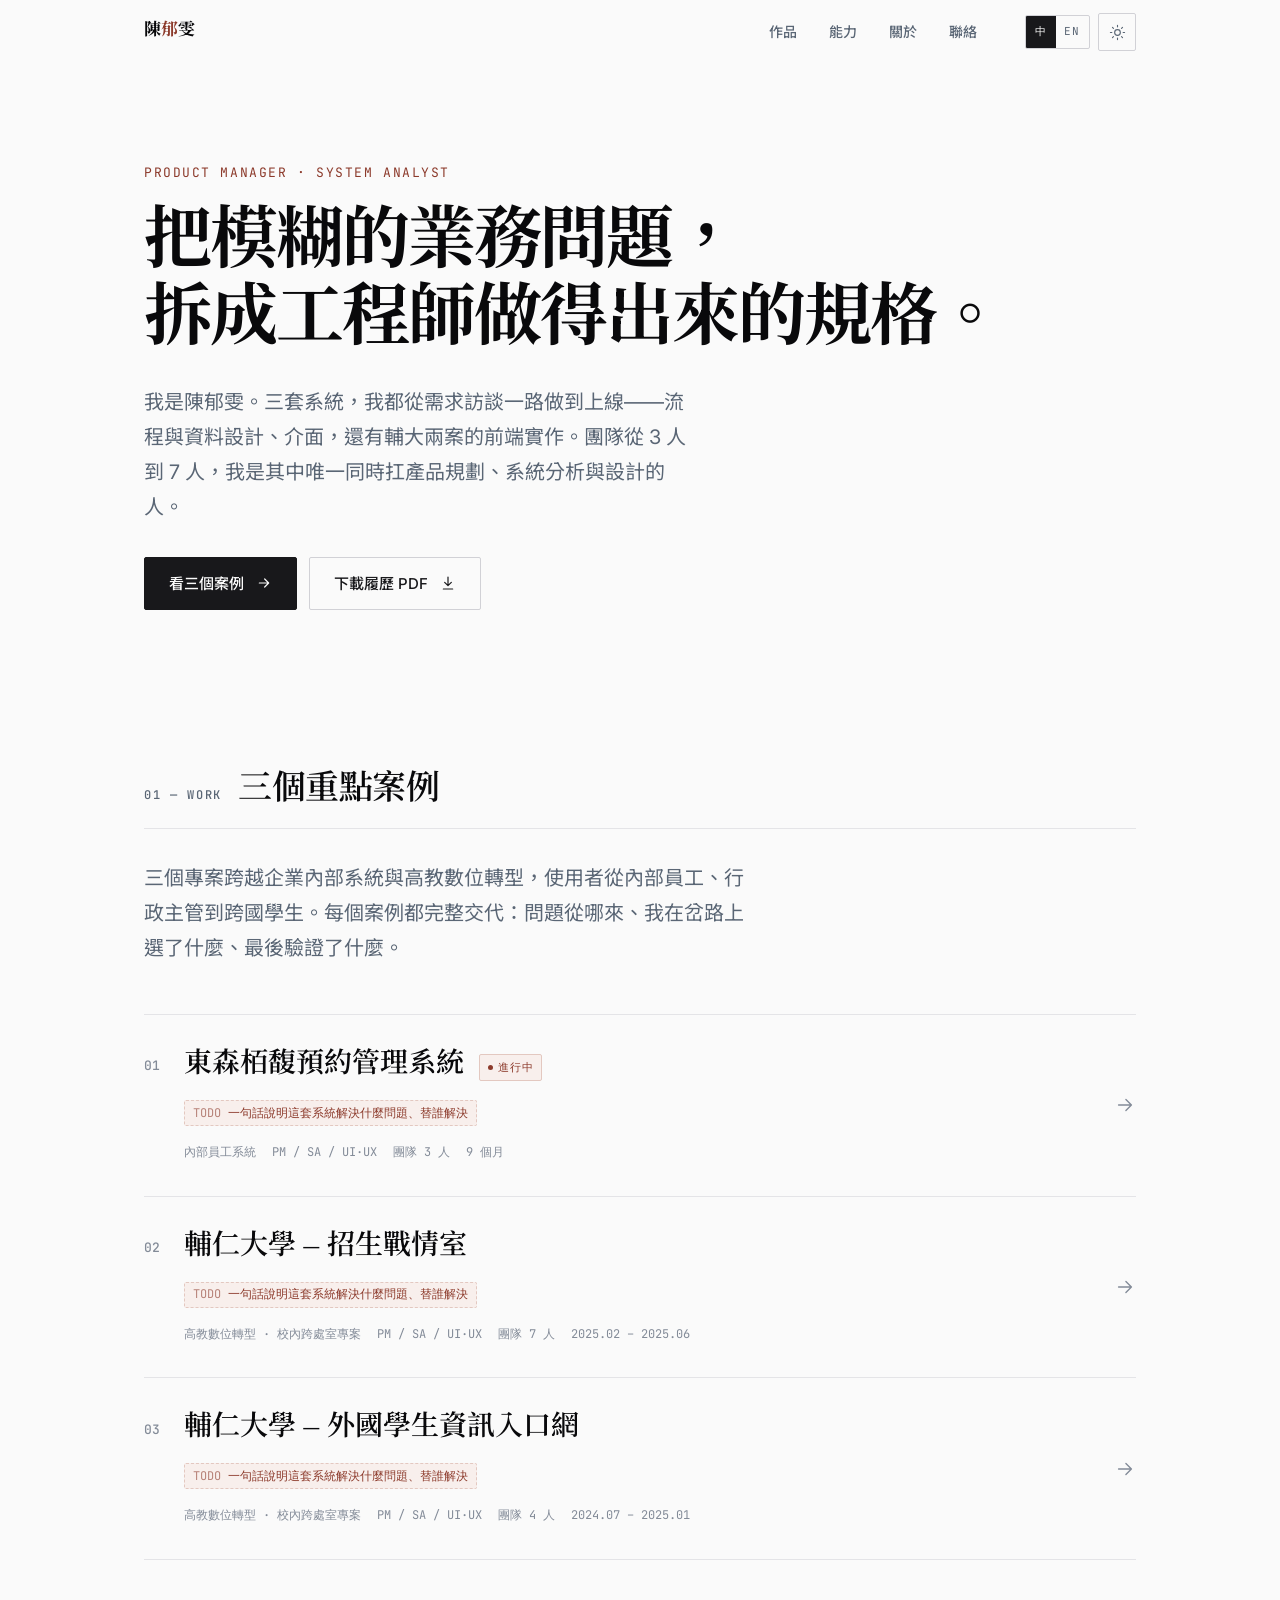
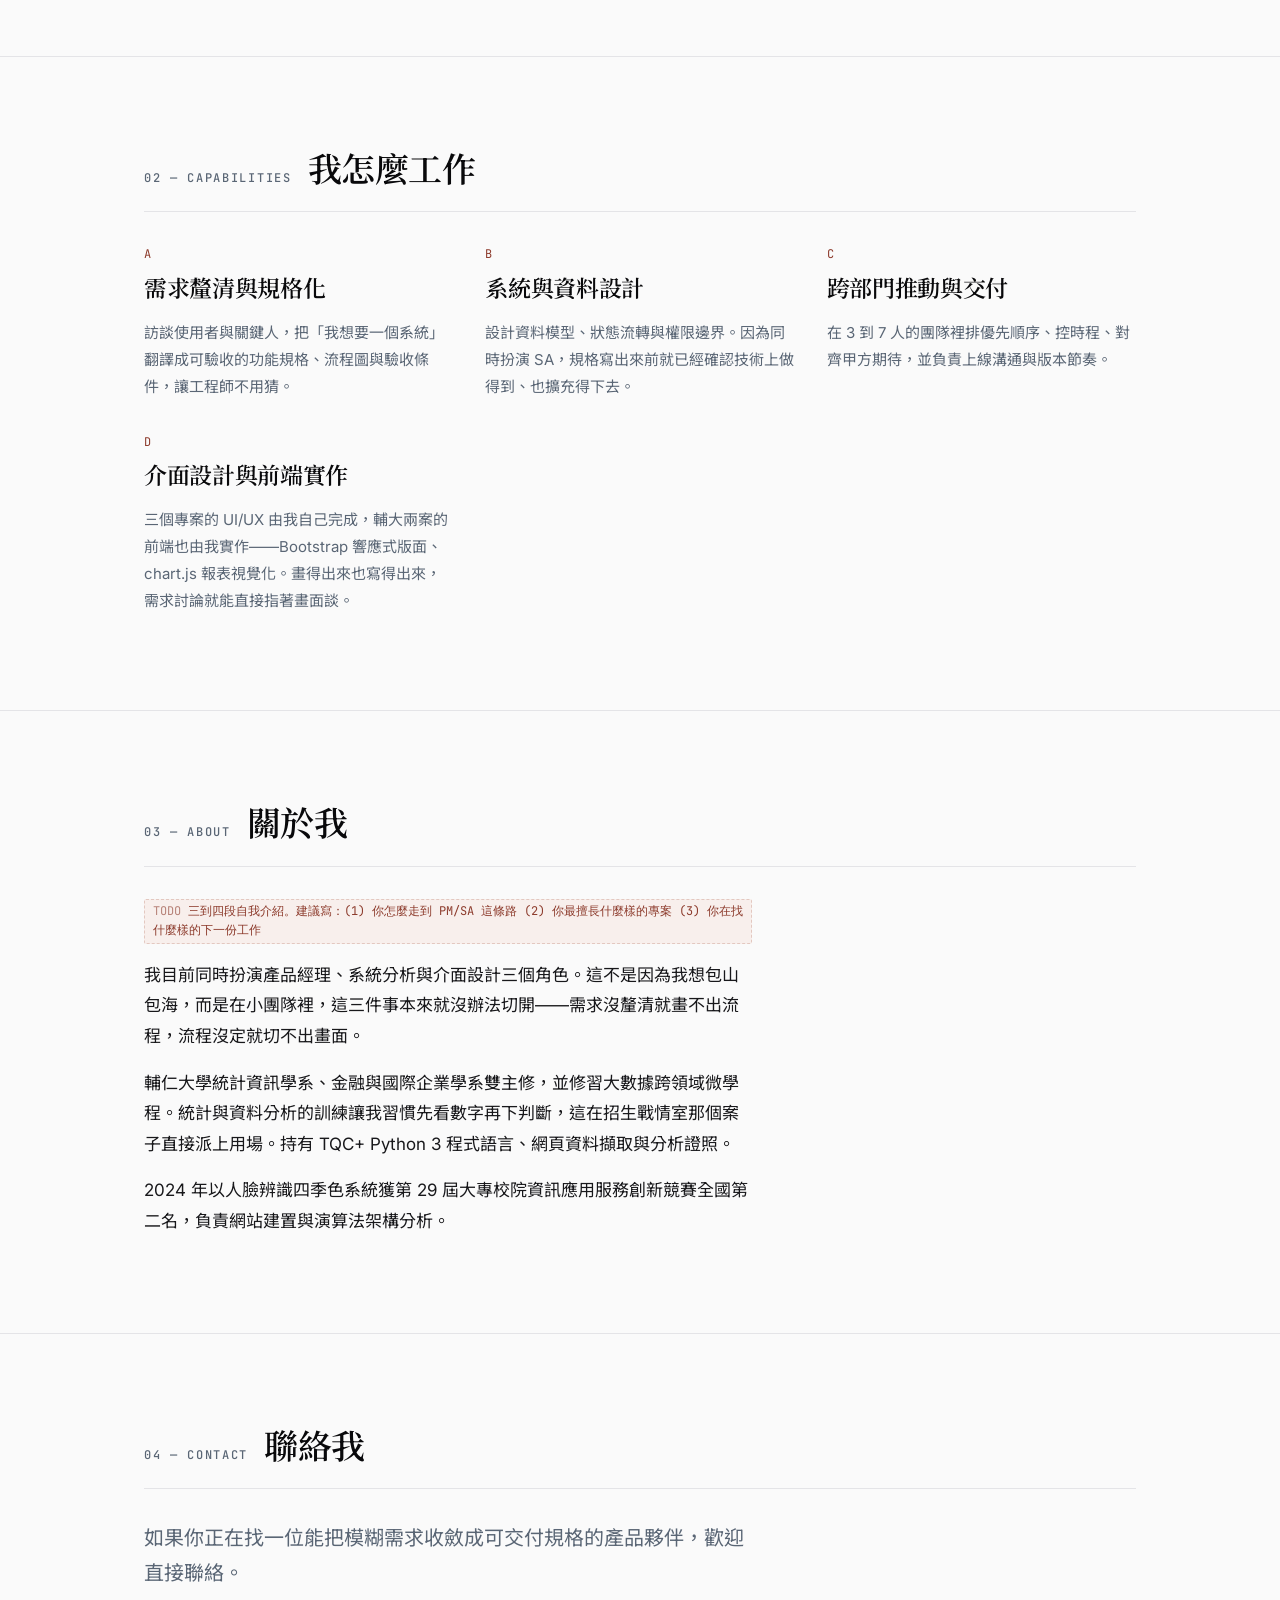
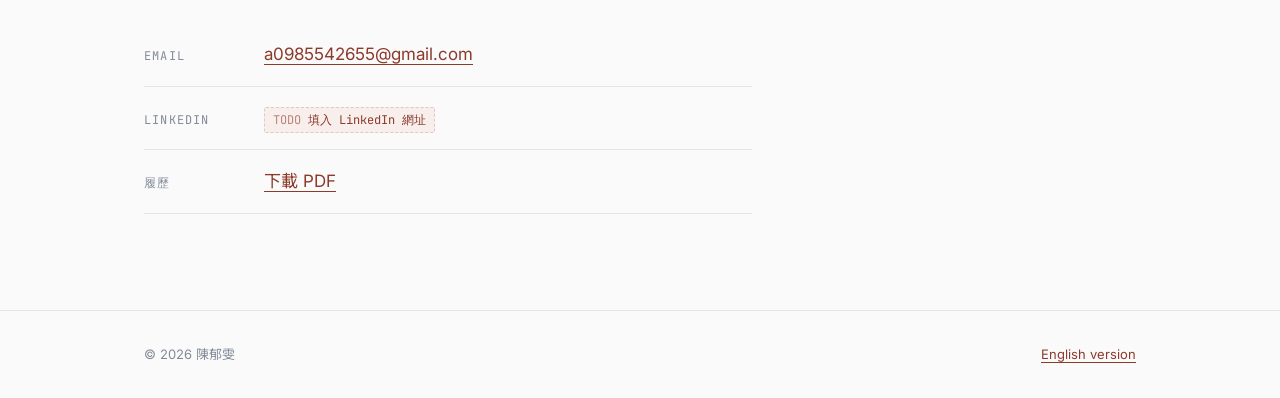
==== commit 943bdf64: "Correct the framing and fill what the CV supplies The two university projects were described as vend" ====
--- a/index.html
+++ b/index.html
@@ -3,7 +3,7 @@
 <head>
 <meta charset="utf-8">
 <meta name="viewport" content="width=device-width, initial-scale=1">
-<title>Mallory Chen — 產品經理 / 系統分析</title>
+<title>陳郁雯 — 產品經理 / 系統分析</title>
 <meta name="description" content="產品經理與系統分析作品集：三個從需求訪談到上線的完整案例，涵蓋企業內部系統與高教數位轉型。">
 
 <link rel="canonical" href="https://mallorychen.github.io/">
@@ -12,7 +12,7 @@
 <link rel="alternate" hreflang="x-default" href="https://mallorychen.github.io/">
 
 <meta property="og:type" content="website">
-<meta property="og:title" content="Mallory Chen — 產品經理 / 系統分析">
+<meta property="og:title" content="陳郁雯 — 產品經理 / 系統分析">
 <meta property="og:description" content="三個從需求訪談到上線的完整案例，涵蓋企業內部系統與高教數位轉型。">
 <meta property="og:url" content="https://mallorychen.github.io/">
 <meta property="og:locale" content="zh_TW">
@@ -38,8 +38,7 @@
 
 <header class="site-header">
   <div class="container site-header__inner">
-    <!-- TODO：若要顯示中文全名，把下一行的 Mallory Chen 換掉 -->
-    <a class="brand" href="/">Mallory<span>.</span>Chen</a>
+    <a class="brand" href="/">陳<span>郁</span>雯</a>
 
     <nav class="site-nav" aria-label="主要導覽">
       <div class="site-nav__links">
@@ -71,7 +70,7 @@
       <h1 class="display hero__title reveal" data-reveal-delay="60">
         把模糊的業務問題，<br>拆成工程師做得出來的規格。</h1>
       <p class="lede hero__lede reveal" data-reveal-delay="120">
-        我是 Mallory，在 <span class="todo">填入年資</span> 的時間裡獨立擔任三套系統的產品負責人——從需求訪談、流程與資料設計，一路帶到上線與後續迭代。團隊都不大，所以每一個決策我都得自己想清楚，也自己扛。</p>
+        我是陳郁雯。三套系統，我都從需求訪談一路做到上線——流程與資料設計、介面，還有輔大兩案的前端實作。團隊從 3 人到 7 人，我是其中唯一同時扛產品規劃、系統分析與設計的人。</p>
       <div class="hero__actions reveal" data-reveal-delay="180">
         <a class="btn" href="#work">
           看三個案例<svg viewBox="0 0 24 24" fill="none" stroke="currentColor" stroke-width="1.8" stroke-linecap="round" stroke-linejoin="round" aria-hidden="true"><path d="M5 12h14M13 6l6 6-6 6"/></svg>
@@ -125,10 +124,10 @@
               <span class="todo">一句話說明這套系統解決什麼問題、替誰解決</span>
             </span>
             <span class="project-item__meta">
-              <span>高教數位轉型 &middot; 乙方交付</span>
+              <span>高教數位轉型 &middot; 校內跨處室專案</span>
               <span>PM / SA / UI&middot;UX</span>
               <span>團隊 7 人</span>
-              <span>6 個月</span>
+              <span>2025.02 – 2025.06</span>
             </span>
           </span>
           <span class="project-item__arrow">
@@ -144,10 +143,10 @@
               <span class="todo">一句話說明這套系統解決什麼問題、替誰解決</span>
             </span>
             <span class="project-item__meta">
-              <span>高教數位轉型 &middot; 乙方交付</span>
+              <span>高教數位轉型 &middot; 校內跨處室專案</span>
               <span>PM / SA / UI&middot;UX</span>
               <span>團隊 4 人</span>
-              <span>6 個月</span>
+              <span>2024.07 – 2025.01</span>
             </span>
           </span>
           <span class="project-item__arrow">
@@ -185,8 +184,8 @@
         </div>
         <div class="capability reveal" data-reveal-delay="180">
           <span class="capability__num">D</span>
-          <h3>介面與體驗設計</h3>
-          <p>三個專案的 UI/UX 都由我自己完成。畫得出畫面，代表需求討論可以直接指著介面談，省下大量來回。</p>
+          <h3>介面設計與前端實作</h3>
+          <p>三個專案的 UI/UX 由我自己完成，輔大兩案的前端也由我實作——Bootstrap 響應式版面、chart.js 報表視覺化。畫得出來也寫得出來，需求討論就能直接指著畫面談。</p>
         </div>
       </div>
     </div>
@@ -203,7 +202,8 @@
         <p><span class="todo">三到四段自我介紹。建議寫：(1) 你怎麼走到 PM/SA 這條路 (2) 你最擅長什麼樣的專案 (3) 你在找什麼樣的下一份工作</span></p>
         <p>
           我目前同時扮演產品經理、系統分析與介面設計三個角色。這不是因為我想包山包海，而是在小團隊裡，這三件事本來就沒辦法切開——需求沒釐清就畫不出流程，流程沒定就切不出畫面。</p>
-        <p><span class="todo">補上學歷、證照或其他你想強調的背景</span></p>
+        <p>輔仁大學統計資訊學系、金融與國際企業學系雙主修，並修習大數據跨領域微學程。統計與資料分析的訓練讓我習慣先看數字再下判斷，這在招生戰情室那個案子直接派上用場。持有 TQC+ Python 3 程式語言、網頁資料擷取與分析證照。</p>
+        <p>2024 年以人臉辨識四季色系統獲第 29 屆大專校院資訊應用服務創新競賽全國第二名，負責網站建置與演算法架構分析。</p>
       </div>
     </div>
   </section>
@@ -221,7 +221,7 @@
           <div class="contact-row">
             <dt>Email</dt>
             <!-- TODO：請務必使用「個人」信箱，不要用公司信箱 -->
-            <dd><span class="todo">填入個人 Email</span></dd>
+            <dd><a class="link" href="mailto:a0985542655@gmail.com">a0985542655@gmail.com</a></dd>
           </div>
           <div class="contact-row">
             <dt>LinkedIn</dt>
@@ -240,7 +240,7 @@
 
 <footer class="site-footer">
   <div class="container site-footer__inner">
-    <span>&copy; 2026 Mallory Chen</span>
+    <span>&copy; 2026 陳郁雯</span>
     <span><a class="link" href="/en/" lang="en">English version</a></span>
   </div>
 </footer>
--- a/assets/css/main.css
+++ b/assets/css/main.css
@@ -555,6 +555,148 @@
   font-family: var(--font-mono);
   font-size: 0.8125rem;
   color: var(--muted);
+}
+
+/* Mermaid diagrams — rendered in the browser from the source below.
+   Before mermaid loads (or if the CDN fails) the source stays readable. */
+.diagram {
+  overflow-x: auto;
+  -webkit-overflow-scrolling: touch;
+}
+
+/* Layer keylines. Fills stay neutral; only the stroke carries the colour,
+   which keeps the diagrams reading as technical drawings rather than charts.
+   Colour never carries meaning on its own — every node is also labelled and
+   the legend names each layer. */
+:root {
+  --layer-people: #8C3A2B;
+  --layer-entry:  #2F4858;
+  --layer-logic:  #4A6145;
+  --layer-data:   #7A5C2E;
+  --layer-pain:   #A8342A;
+}
+
+@media (prefers-color-scheme: dark) {
+  :root:not([data-theme="light"]) {
+    --layer-people: #E08A76;
+    --layer-entry:  #8FB0C4;
+    --layer-logic:  #9DBE94;
+    --layer-data:   #D6B475;
+    --layer-pain:   #F08C7E;
+  }
+}
+
+:root[data-theme="dark"] {
+  --layer-people: #E08A76;
+  --layer-entry:  #8FB0C4;
+  --layer-logic:  #9DBE94;
+  --layer-data:   #D6B475;
+  --layer-pain:   #F08C7E;
+}
+
+/* Mermaid injects its own id-scoped rules, so these need !important. */
+.diagram svg .node.lPeople > :is(rect, polygon, circle, path, ellipse) { stroke: var(--layer-people) !important; }
+.diagram svg .node.lEntry  > :is(rect, polygon, circle, path, ellipse) { stroke: var(--layer-entry)  !important; }
+.diagram svg .node.lLogic  > :is(rect, polygon, circle, path, ellipse) { stroke: var(--layer-logic)  !important; }
+.diagram svg .node.lData   > :is(rect, polygon, circle, path, ellipse) { stroke: var(--layer-data)   !important; }
+.diagram svg .node.lPain   > :is(rect, polygon, circle, path, ellipse) {
+  stroke: var(--layer-pain) !important;
+  stroke-width: 2px !important;
+  stroke-dasharray: 5 3 !important;
+}
+
+/* Interaction: hover or tap a node to light its direct connections. */
+.diagram svg .node.is-interactive { cursor: pointer; }
+.diagram svg .node,
+.diagram svg .flowchart-link { transition: opacity 160ms var(--ease); }
+
+.diagram.is-focused svg .node:not(.is-lit) { opacity: 0.4; }
+.diagram.is-focused svg .flowchart-link:not(.is-lit) { opacity: 0.18; }
+.diagram svg .node.is-lit > :is(rect, polygon, circle, path, ellipse) { stroke-width: 2.5px !important; }
+.diagram svg .flowchart-link.is-lit { stroke-width: 2.5px !important; }
+
+.diagram__hint {
+  margin-top: var(--s-2);
+  font-family: var(--font-mono);
+  font-size: 0.75rem;
+  color: var(--muted-soft);
+}
+
+/* Legend — names what each keyline colour means on this diagram. */
+.legend {
+  display: flex;
+  flex-wrap: wrap;
+  gap: var(--s-2) var(--s-4);
+  margin-top: var(--s-4);
+  padding: 0;
+  list-style: none;
+  font-family: var(--font-mono);
+  font-size: 0.75rem;
+  color: var(--muted);
+}
+.legend li { display: flex; align-items: center; gap: 0.5rem; }
+.legend__key {
+  width: 1.25rem;
+  height: 0;
+  flex: none;
+  border-top: 2px solid var(--border-strong);
+}
+.legend__key--lPeople { border-top-color: var(--layer-people); }
+.legend__key--lEntry  { border-top-color: var(--layer-entry); }
+.legend__key--lLogic  { border-top-color: var(--layer-logic); }
+.legend__key--lData   { border-top-color: var(--layer-data); }
+.legend__key--lPain   { border-top-color: var(--layer-pain); border-top-style: dashed; }
+pre.mermaid {
+  margin: 0;
+  font-family: var(--font-mono);
+  font-size: 0.8125rem;
+  line-height: 1.6;
+  color: var(--muted);
+  white-space: pre;
+  tab-size: 2;
+}
+pre.mermaid[data-processed="true"] {
+  white-space: normal;
+  text-align: center;
+}
+.diagram svg {
+  display: block;
+  max-width: 100%;
+  height: auto;
+  margin-inline: auto;
+}
+
+/* Screenshots */
+.shot {
+  border: 1px solid var(--border-strong);
+  border-radius: var(--radius);
+  background: var(--surface);
+  overflow: hidden;
+}
+.shot img { display: block; width: 100%; height: auto; }
+
+/* Placeholder until a real screenshot is dropped in. */
+.shot--empty {
+  display: grid;
+  place-items: center;
+  aspect-ratio: 16 / 10;
+  padding: var(--s-4);
+  text-align: center;
+  border-style: dashed;
+  background: var(--surface);
+}
+
+.shot-grid {
+  display: grid;
+  gap: var(--s-4);
+  grid-template-columns: repeat(auto-fit, minmax(16rem, 1fr));
+}
+.shot-caption {
+  margin-top: var(--s-2);
+  font-family: var(--font-mono);
+  font-size: 0.75rem;
+  line-height: 1.6;
+  color: var(--muted-soft);
 }
 
 /* Next case */
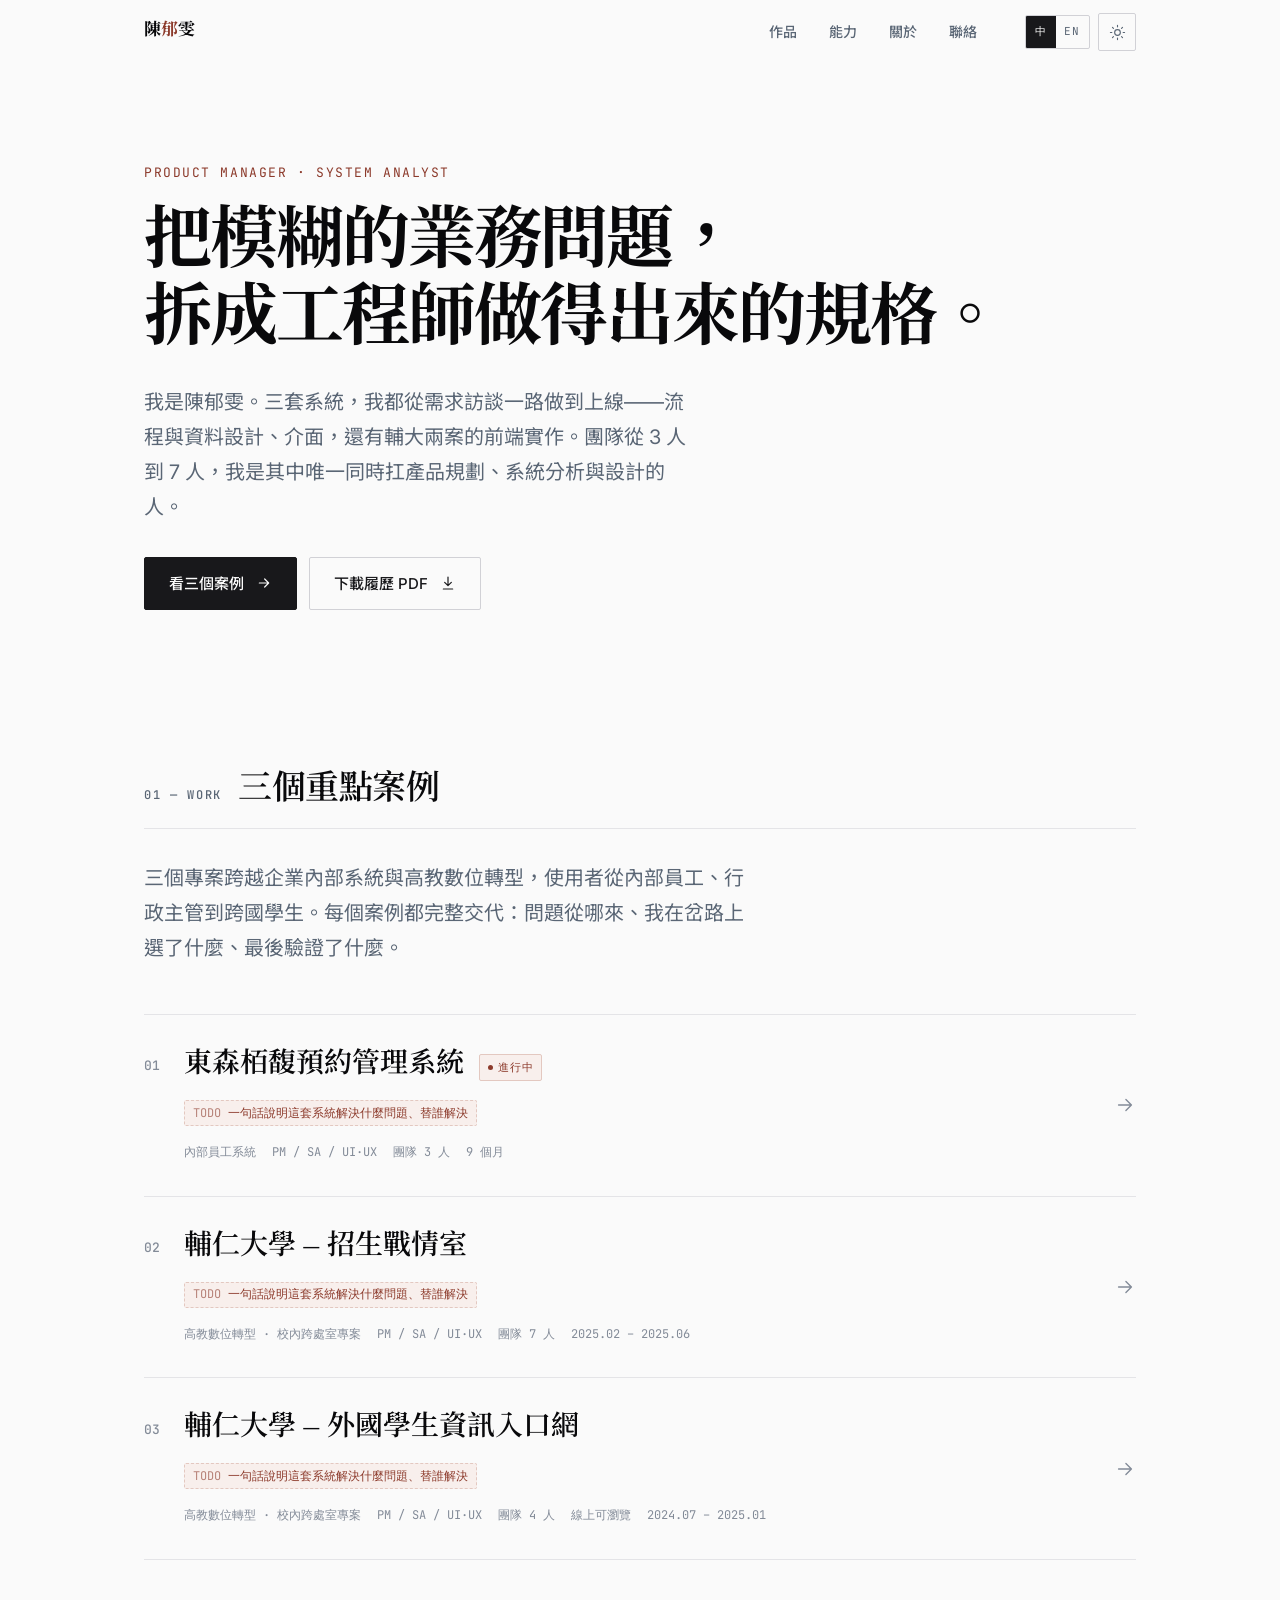
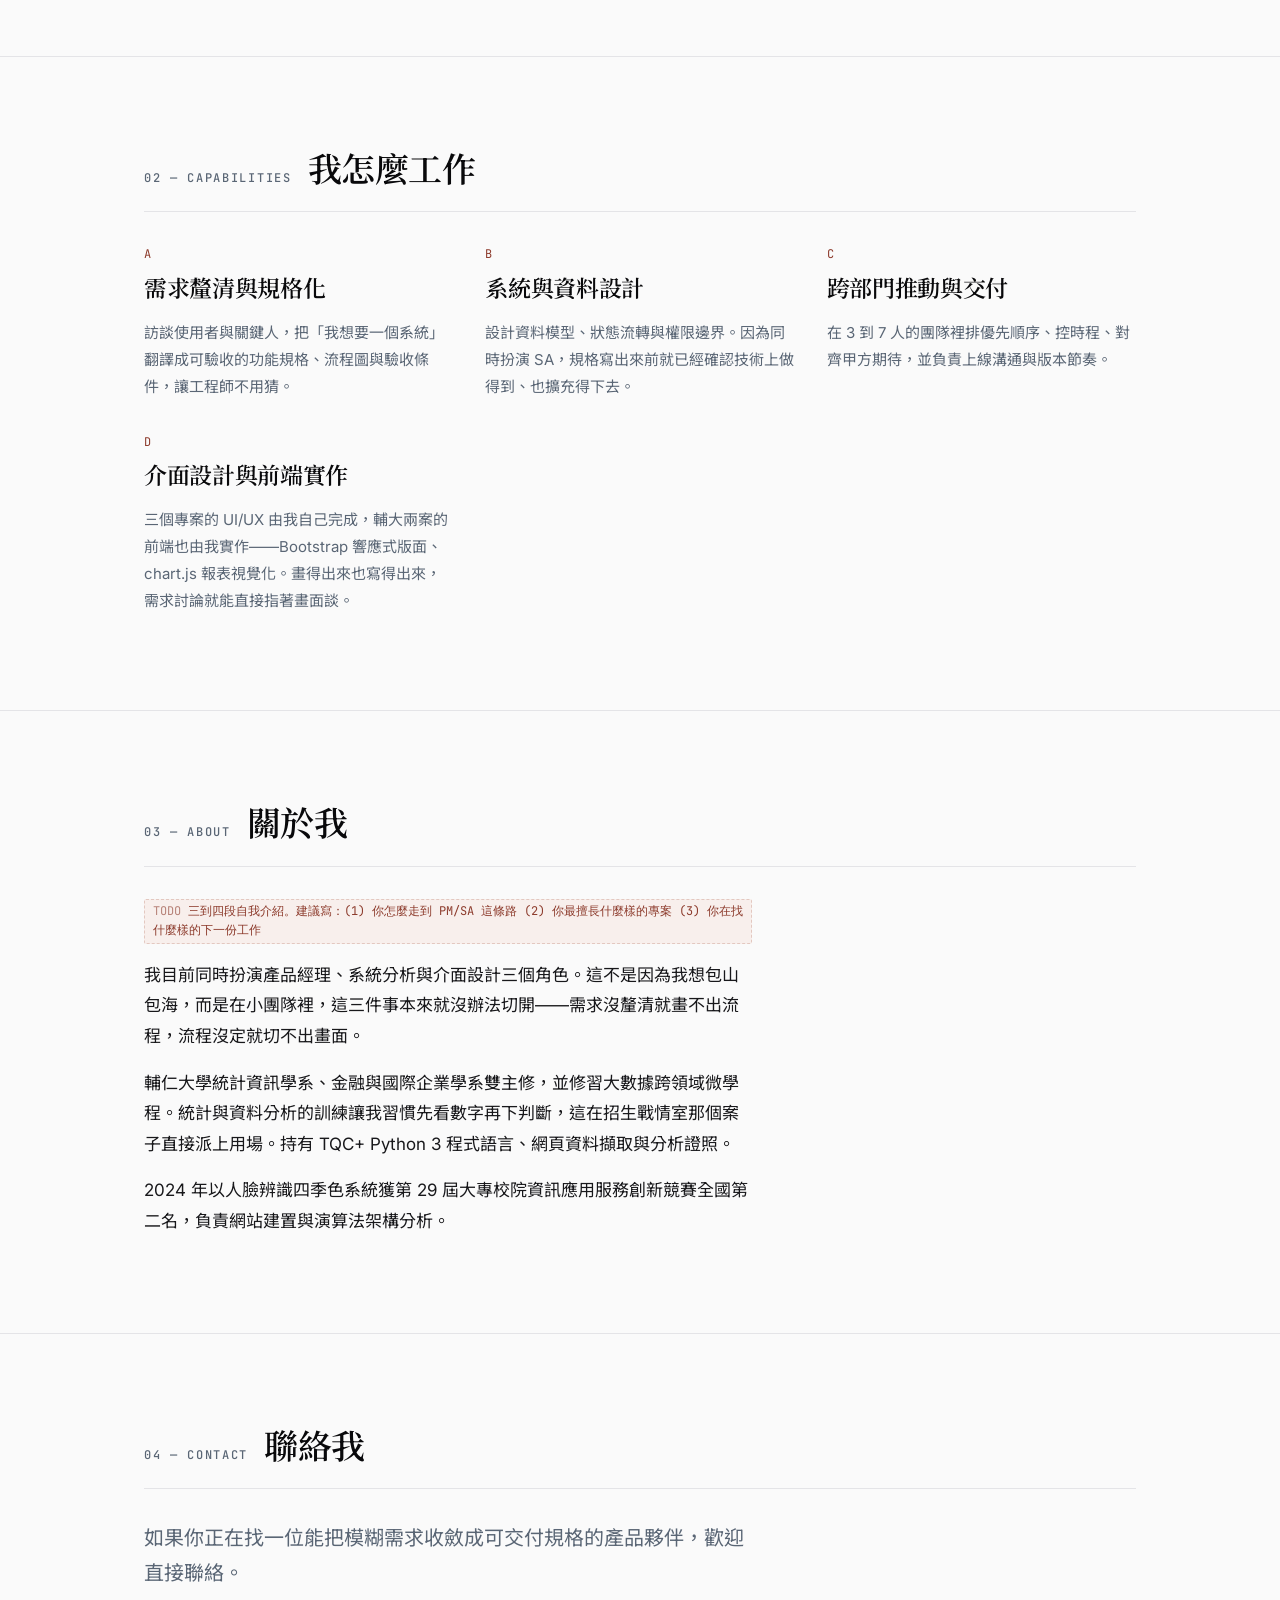
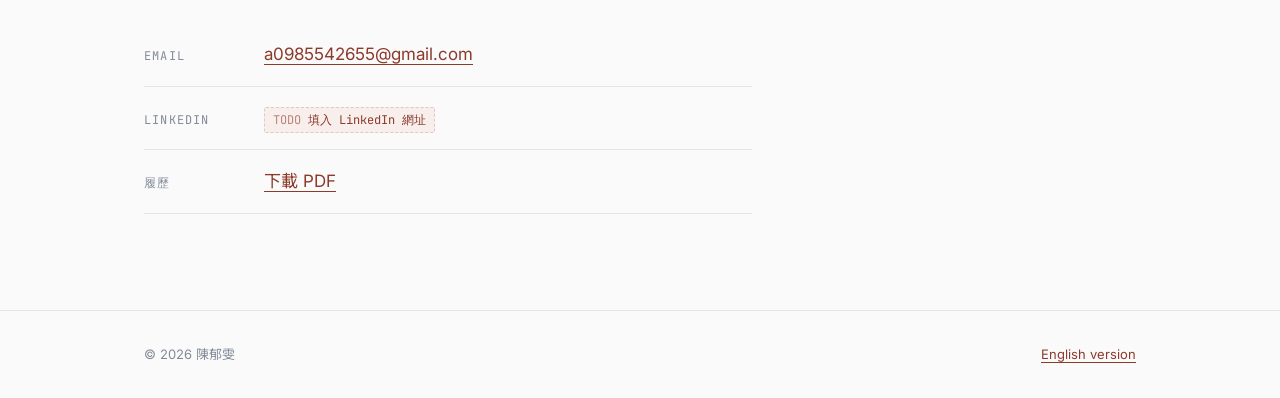
==== commit 6a34addd: "Publish the portal screenshots and link the live site The three screenshots are pages of a publicly " ====
--- a/index.html
+++ b/index.html
@@ -146,6 +146,7 @@
               <span>高教數位轉型 &middot; 校內跨處室專案</span>
               <span>PM / SA / UI&middot;UX</span>
               <span>團隊 4 人</span>
+              <span>線上可瀏覽</span>
               <span>2024.07 – 2025.01</span>
             </span>
           </span>
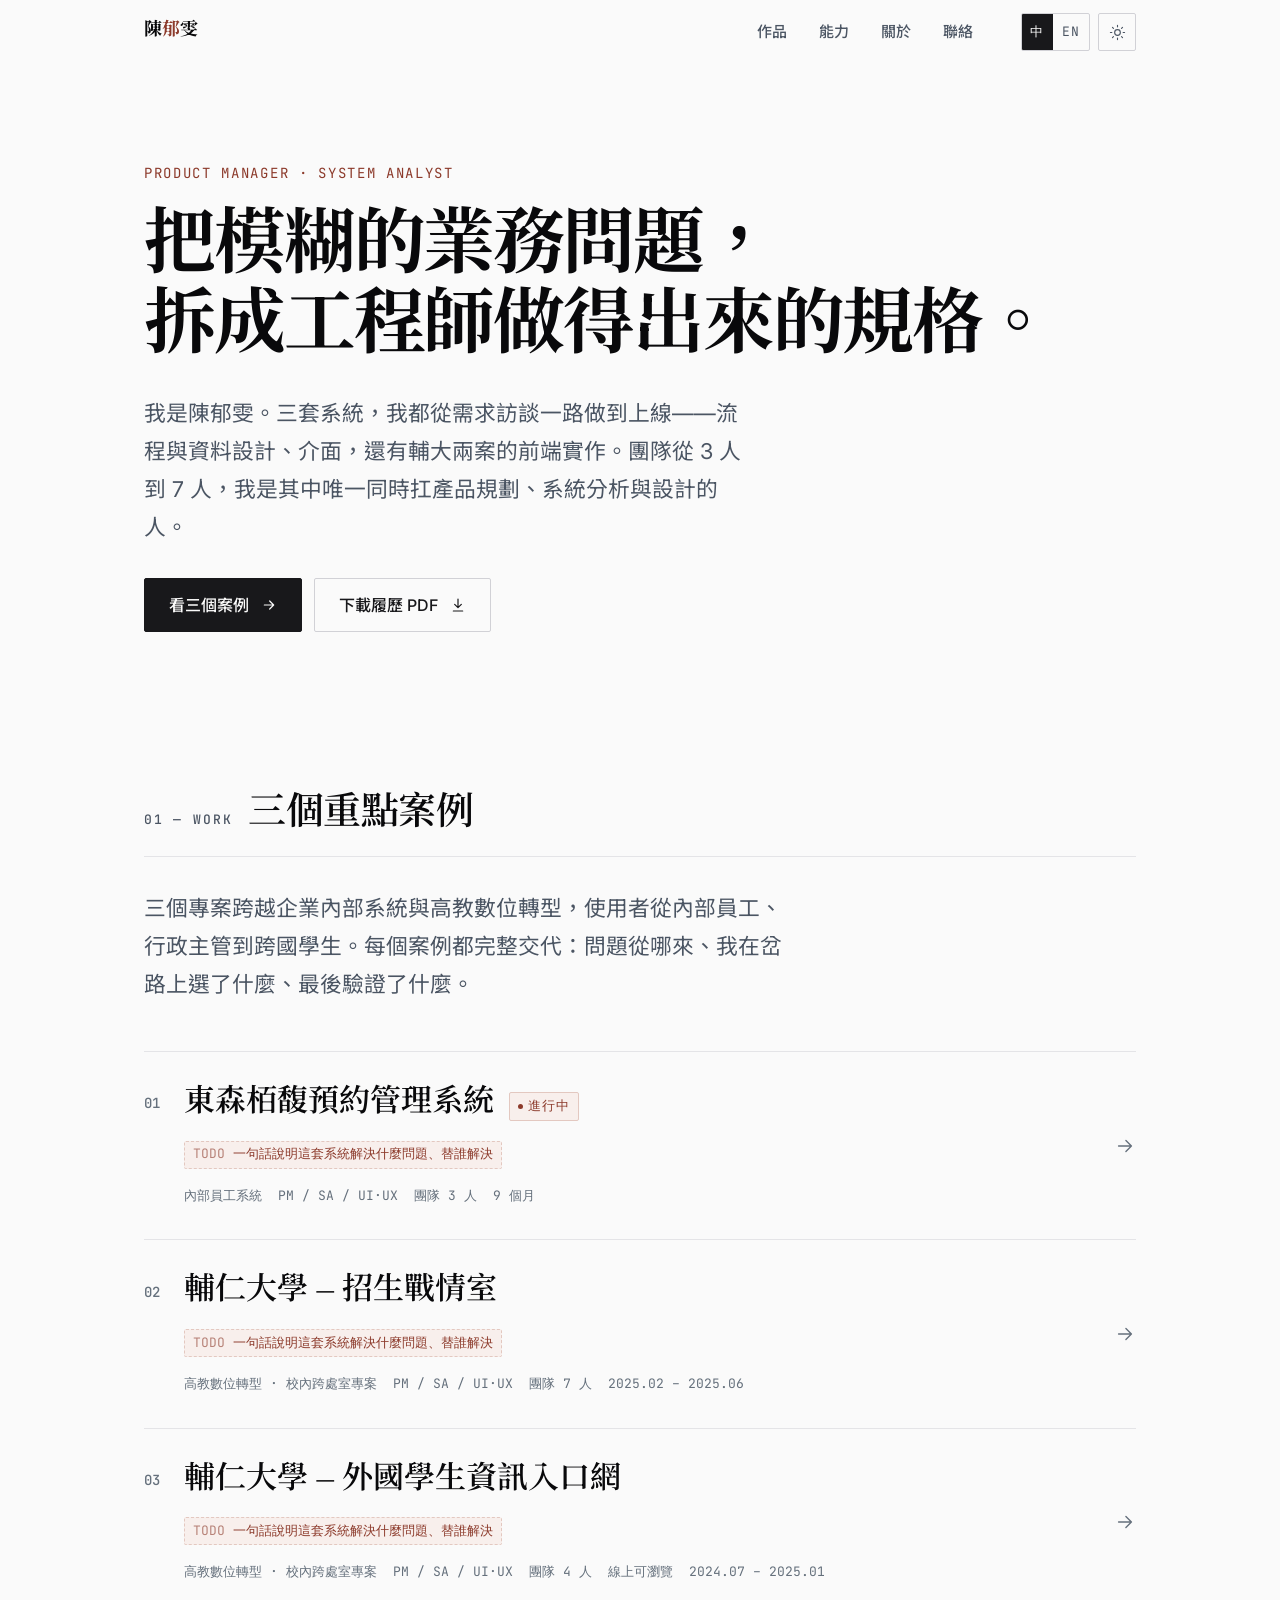
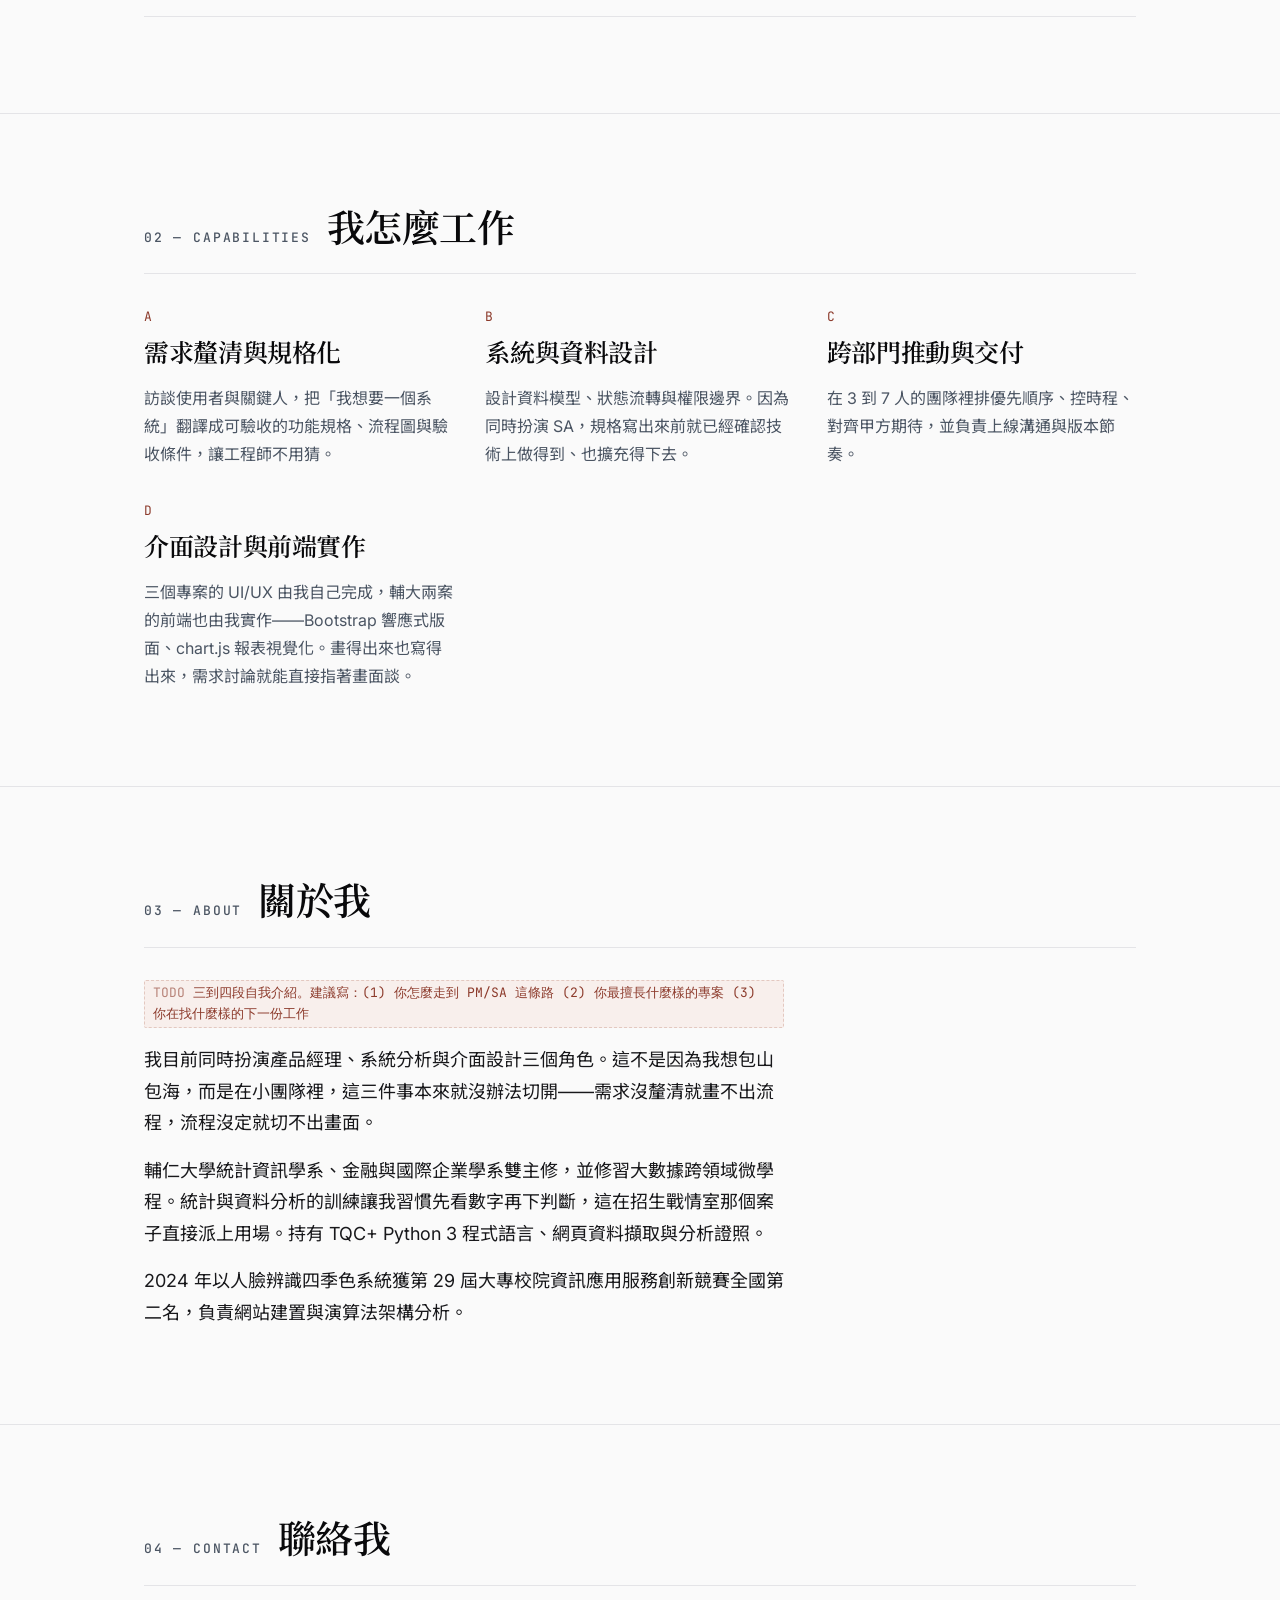
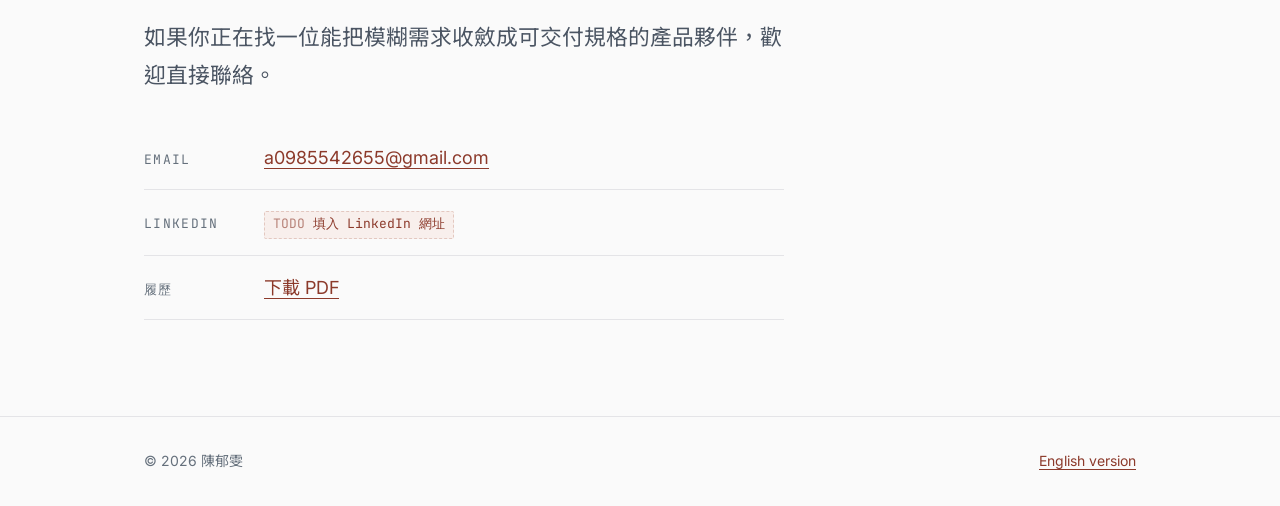
==== commit a524a0a2: "Point the site at yuwen9012.github.io A GitHub Pages user site has to live in a repo named after the" ====
--- a/index.html
+++ b/index.html
@@ -6,15 +6,15 @@
 <title>陳郁雯 — 產品經理 / 系統分析</title>
 <meta name="description" content="產品經理與系統分析作品集：三個從需求訪談到上線的完整案例，涵蓋企業內部系統與高教數位轉型。">
 
-<link rel="canonical" href="https://mallorychen.github.io/">
-<link rel="alternate" hreflang="zh-Hant" href="https://mallorychen.github.io/">
-<link rel="alternate" hreflang="en" href="https://mallorychen.github.io/en/">
-<link rel="alternate" hreflang="x-default" href="https://mallorychen.github.io/">
+<link rel="canonical" href="https://yuwen9012.github.io/">
+<link rel="alternate" hreflang="zh-Hant" href="https://yuwen9012.github.io/">
+<link rel="alternate" hreflang="en" href="https://yuwen9012.github.io/en/">
+<link rel="alternate" hreflang="x-default" href="https://yuwen9012.github.io/">
 
 <meta property="og:type" content="website">
 <meta property="og:title" content="陳郁雯 — 產品經理 / 系統分析">
 <meta property="og:description" content="三個從需求訪談到上線的完整案例，涵蓋企業內部系統與高教數位轉型。">
-<meta property="og:url" content="https://mallorychen.github.io/">
+<meta property="og:url" content="https://yuwen9012.github.io/">
 <meta property="og:locale" content="zh_TW">
 
 <link rel="icon" href="assets/favicon.svg" type="image/svg+xml">
--- a/assets/css/main.css
+++ b/assets/css/main.css
@@ -14,8 +14,8 @@
   --surface-sunk:  #F4F4F5;
   --ink:           #18181B;
   --ink-strong:    #09090B;
-  --muted:         #5A6675;
-  --muted-soft:    #838B98;
+  --muted:         #4B5563;
+  --muted-soft:    #65707C;
   --border:        #E4E4E7;
   --border-strong: #D1D1D6;
 
@@ -41,7 +41,7 @@
   --s-8: 6rem;
 
   --container: 68rem;
-  --measure:   38rem;
+  --measure:   40rem;
   --radius:    2px;
 
   --ease: cubic-bezier(0.22, 0.61, 0.36, 1);
@@ -56,7 +56,7 @@
     --ink:           #EDEDF0;
     --ink-strong:    #FFFFFF;
     --muted:         #A3AAB6;
-    --muted-soft:    #838B98;
+    --muted-soft:    #868D99;
     --border:        #2A2A30;
     --border-strong: #3A3A42;
     --accent:        #E08A76;
@@ -74,7 +74,7 @@
   --ink:           #EDEDF0;
   --ink-strong:    #FFFFFF;
   --muted:         #A3AAB6;
-  --muted-soft:    #838B98;
+  --muted-soft:    #868D99;
   --border:        #2A2A30;
   --border-strong: #3A3A42;
   --accent:        #E08A76;
@@ -96,14 +96,14 @@
   background: var(--bg);
   color: var(--ink);
   font-family: var(--font-sans);
-  font-size: 1.0625rem;
-  line-height: 1.8;
+  font-size: 1.125rem;
+  line-height: 1.75;
   font-feature-settings: "kern", "liga";
   -webkit-font-smoothing: antialiased;
   text-rendering: optimizeLegibility;
 }
 
-html[lang^="en"] body { line-height: 1.7; }
+html[lang^="en"] body { line-height: 1.65; }
 
 img, svg { display: block; max-width: 100%; height: auto; }
 a { color: inherit; }
@@ -147,7 +147,7 @@
 /* ---------- 4. Typography ---------- */
 .eyebrow {
   font-family: var(--font-mono);
-  font-size: 0.75rem;
+  font-size: 0.8125rem;
   font-weight: 500;
   letter-spacing: 0.14em;
   text-transform: uppercase;
@@ -164,17 +164,17 @@
 }
 
 .display {
-  font-size: clamp(1.875rem, 5.5vw, 4.25rem);
+  font-size: clamp(2.125rem, 5.6vw, 4.5rem);
   line-height: 1.12;
   letter-spacing: -0.03em;
   font-weight: 700;
 }
 
-h2 { font-size: clamp(1.5rem, 3vw, 2.125rem); }
-h3 { font-size: clamp(1.1875rem, 2vw, 1.4375rem); }
+h2 { font-size: clamp(1.625rem, 3.2vw, 2.375rem); }
+h3 { font-size: clamp(1.3125rem, 2.1vw, 1.5625rem); }
 
 .lede {
-  font-size: clamp(1.0625rem, 1.6vw, 1.25rem);
+  font-size: clamp(1.1875rem, 1.7vw, 1.4375rem);
   color: var(--muted);
   line-height: 1.75;
 }
@@ -217,7 +217,7 @@
   min-height: 44px;
   padding: var(--s-2) var(--s-4);
   font-family: var(--font-sans);
-  font-size: 0.9375rem;
+  font-size: 1rem;
   font-weight: 500;
   text-decoration: none;
   border: 1px solid var(--ink);
@@ -255,7 +255,7 @@
 
 .brand {
   font-family: var(--font-serif);
-  font-size: 1.0625rem;
+  font-size: 1.125rem;
   font-weight: 700;
   letter-spacing: -0.01em;
   text-decoration: none;
@@ -276,7 +276,7 @@
   align-items: center;
   min-height: 44px;
   padding-inline: var(--s-2);
-  font-size: 0.875rem;
+  font-size: 0.9375rem;
   font-weight: 500;
   color: var(--muted);
   text-decoration: none;
@@ -291,7 +291,7 @@
   display: inline-flex;
   align-items: center;
   font-family: var(--font-mono);
-  font-size: 0.6875rem;
+  font-size: 0.8125rem;
   letter-spacing: 0.08em;
   border: 1px solid var(--border-strong);
   border-radius: var(--radius);
@@ -337,14 +337,14 @@
 
 .hero__role {
   font-family: var(--font-mono);
-  font-size: 0.8125rem;
+  font-size: 0.875rem;
   letter-spacing: 0.12em;
   text-transform: uppercase;
   color: var(--accent);
   margin-bottom: var(--s-4);
 }
 .hero__title { margin-bottom: var(--s-4); }
-.hero__lede { max-width: 34rem; margin-bottom: var(--s-5); }
+.hero__lede { max-width: 38rem; margin-bottom: var(--s-5); }
 .hero__actions { display: flex; flex-wrap: wrap; gap: var(--s-2); }
 
 /* ---------- 8. Project index ---------- */
@@ -365,7 +365,7 @@
 
 .project-item__num {
   font-family: var(--font-mono);
-  font-size: 0.8125rem;
+  font-size: 0.875rem;
   font-weight: 500;
   color: var(--muted-soft);
   padding-top: 0.45rem;
@@ -377,7 +377,7 @@
 
 .project-item__title {
   font-family: var(--font-serif);
-  font-size: clamp(1.25rem, 2.4vw, 1.75rem);
+  font-size: clamp(1.375rem, 2.5vw, 1.9375rem);
   font-weight: 600;
   line-height: 1.3;
   color: var(--ink-strong);
@@ -398,7 +398,7 @@
   gap: var(--s-1) var(--s-3);
   margin-top: var(--s-3);
   font-family: var(--font-mono);
-  font-size: 0.75rem;
+  font-size: 0.8125rem;
   color: var(--muted-soft);
 }
 
@@ -420,7 +420,7 @@
   align-items: center;
   gap: 0.35rem;
   font-family: var(--font-mono);
-  font-size: 0.6875rem;
+  font-size: 0.8125rem;
   letter-spacing: 0.06em;
   text-transform: uppercase;
   padding: 0.15rem 0.5rem;
@@ -449,20 +449,20 @@
 .capability__num {
   display: block;
   font-family: var(--font-mono);
-  font-size: 0.75rem;
+  font-size: 0.8125rem;
   letter-spacing: 0.1em;
   color: var(--accent);
   margin-bottom: var(--s-2);
 }
 .capability h3 { margin-bottom: var(--s-2); }
-.capability p { color: var(--muted); font-size: 0.9375rem; }
+.capability p { color: var(--muted); font-size: 1rem; }
 
 /* ---------- 10. Case study ---------- */
 .case-hero { padding-block: var(--s-7) var(--s-6); }
 
 .case-hero__num {
   font-family: var(--font-mono);
-  font-size: 0.8125rem;
+  font-size: 0.875rem;
   letter-spacing: 0.12em;
   color: var(--accent);
   margin-bottom: var(--s-3);
@@ -480,13 +480,13 @@
 }
 .factsheet dt {
   font-family: var(--font-mono);
-  font-size: 0.6875rem;
+  font-size: 0.8125rem;
   letter-spacing: 0.1em;
   text-transform: uppercase;
   color: var(--muted-soft);
   margin-bottom: var(--s-1);
 }
-.factsheet dd { font-size: 0.9375rem; font-weight: 500; color: var(--ink-strong); }
+.factsheet dd { font-size: 1rem; font-weight: 500; color: var(--ink-strong); }
 
 /* Decision cards — the PM differentiator */
 .decision {
@@ -500,21 +500,21 @@
 
 .decision__label {
   font-family: var(--font-mono);
-  font-size: 0.6875rem;
+  font-size: 0.8125rem;
   letter-spacing: 0.12em;
   text-transform: uppercase;
   color: var(--accent);
   margin-bottom: var(--s-2);
 }
-.decision h3 { font-size: 1.1875rem; margin-bottom: var(--s-3); }
+.decision h3 { font-size: 1.3125rem; margin-bottom: var(--s-3); }
 .decision dl { display: grid; gap: var(--s-2); }
 .decision dt {
   font-family: var(--font-mono);
-  font-size: 0.75rem;
+  font-size: 0.8125rem;
   letter-spacing: 0.06em;
   color: var(--muted-soft);
 }
-.decision dd { color: var(--ink); font-size: 0.9375rem; }
+.decision dd { color: var(--ink); font-size: 1rem; }
 
 @media (min-width: 40rem) {
   .decision dl { grid-template-columns: 6rem 1fr; align-items: baseline; }
@@ -533,14 +533,14 @@
 }
 .metric__value {
   font-family: var(--font-mono);
-  font-size: clamp(1.75rem, 4vw, 2.5rem);
+  font-size: clamp(1.9375rem, 4.2vw, 2.75rem);
   font-weight: 500;
   letter-spacing: -0.03em;
   color: var(--accent);
   font-variant-numeric: tabular-nums;
   line-height: 1.1;
 }
-.metric__label { font-size: 0.875rem; color: var(--muted); margin-top: var(--s-1); }
+.metric__label { font-size: 0.9375rem; color: var(--muted); margin-top: var(--s-1); }
 
 /* Figure / diagram */
 .figure {
@@ -553,7 +553,7 @@
 .figure figcaption {
   margin-top: var(--s-3);
   font-family: var(--font-mono);
-  font-size: 0.8125rem;
+  font-size: 0.875rem;
   color: var(--muted);
 }
 
@@ -618,7 +618,7 @@
 .diagram__hint {
   margin-top: var(--s-2);
   font-family: var(--font-mono);
-  font-size: 0.75rem;
+  font-size: 0.8125rem;
   color: var(--muted-soft);
 }
 
@@ -631,7 +631,7 @@
   padding: 0;
   list-style: none;
   font-family: var(--font-mono);
-  font-size: 0.75rem;
+  font-size: 0.8125rem;
   color: var(--muted);
 }
 .legend li { display: flex; align-items: center; gap: 0.5rem; }
@@ -649,7 +649,7 @@
 pre.mermaid {
   margin: 0;
   font-family: var(--font-mono);
-  font-size: 0.8125rem;
+  font-size: 0.875rem;
   line-height: 1.6;
   color: var(--muted);
   white-space: pre;
@@ -674,6 +674,76 @@
   overflow: hidden;
 }
 .shot img { display: block; width: 100%; height: auto; }
+
+/* The trigger is added by JS, so without it the screenshot still renders
+   as a plain image — it just does not open. */
+.shot__trigger {
+  display: block;
+  width: 100%;
+  padding: 0;
+  border: 0;
+  background: none;
+  cursor: zoom-in;
+  position: relative;
+  color: inherit;
+  font: inherit;
+}
+/* The zoom-in cursor is the whole affordance — no badge, no icon, and the
+   frame looks exactly as it did before the lightbox existed. */
+.shot__trigger img { transition: opacity 200ms var(--ease); }
+.shot__trigger:hover img { opacity: 0.92; }
+
+/* Lightbox */
+.lightbox {
+  width: min(96vw, 1600px);
+  max-width: none;
+  max-height: 94vh;
+  padding: 0;
+  border: 0;
+  border-radius: var(--radius);
+  background: var(--surface);
+  color: var(--ink);
+  overflow: hidden;
+}
+.lightbox::backdrop {
+  background: rgb(9 9 11 / 0.84);
+  backdrop-filter: blur(3px);
+}
+.lightbox__figure { margin: 0; display: flex; flex-direction: column; }
+.lightbox__img {
+  display: block;
+  width: 100%;
+  height: auto;
+  max-height: calc(94vh - 5rem);
+  object-fit: contain;
+  background: var(--surface-sunk);
+}
+.lightbox__caption {
+  padding: var(--s-3) var(--s-4);
+  border-top: 1px solid var(--border);
+  font-size: 0.9375rem;
+  line-height: 1.6;
+  color: var(--muted);
+}
+.lightbox__close {
+  position: absolute;
+  top: var(--s-2);
+  right: var(--s-2);
+  display: inline-flex;
+  align-items: center;
+  justify-content: center;
+  width: 40px;
+  height: 40px;
+  border: 1px solid var(--border-strong);
+  border-radius: var(--radius);
+  background: color-mix(in srgb, var(--surface) 88%, transparent);
+  backdrop-filter: blur(6px);
+  color: var(--ink);
+  cursor: pointer;
+  transition: border-color 180ms var(--ease), color 180ms var(--ease);
+}
+.lightbox__close:hover { border-color: var(--accent); color: var(--accent); }
+.lightbox__close svg { width: 18px; height: 18px; }
 
 /* Placeholder until a real screenshot is dropped in. */
 .shot--empty {
@@ -694,7 +764,7 @@
 .shot-caption {
   margin-top: var(--s-2);
   font-family: var(--font-mono);
-  font-size: 0.75rem;
+  font-size: 0.8125rem;
   line-height: 1.6;
   color: var(--muted-soft);
 }
@@ -712,14 +782,14 @@
 }
 .next-case__label {
   font-family: var(--font-mono);
-  font-size: 0.75rem;
+  font-size: 0.8125rem;
   letter-spacing: 0.1em;
   text-transform: uppercase;
   color: var(--muted-soft);
 }
 .next-case__title {
   font-family: var(--font-serif);
-  font-size: clamp(1.25rem, 3vw, 1.875rem);
+  font-size: clamp(1.375rem, 3.1vw, 2.0625rem);
   font-weight: 600;
   color: var(--ink-strong);
   margin-top: var(--s-2);
@@ -738,7 +808,7 @@
 }
 .contact-row dt {
   font-family: var(--font-mono);
-  font-size: 0.75rem;
+  font-size: 0.8125rem;
   letter-spacing: 0.1em;
   text-transform: uppercase;
   color: var(--muted-soft);
@@ -749,7 +819,7 @@
 .site-footer {
   border-top: 1px solid var(--border);
   padding-block: var(--s-5);
-  font-size: 0.8125rem;
+  font-size: 0.875rem;
   color: var(--muted-soft);
 }
 .site-footer__inner {
@@ -765,7 +835,7 @@
 .todo {
   display: inline-block;
   font-family: var(--font-mono);
-  font-size: 0.75rem;
+  font-size: 0.8125rem;
   line-height: 1.6;
   color: var(--accent);
   background: var(--accent-wash);
@@ -825,7 +895,7 @@
     gap: var(--s-2);
     border-top: 1px solid var(--border);
   }
-  .site-nav a { min-height: 42px; padding-inline: 0; font-size: 0.8125rem; }
+  .site-nav a { min-height: 42px; padding-inline: 0; font-size: 0.875rem; }
 
   /* Drop the designed line break; let the headline wrap to the viewport. */
   .display br { display: none; }
@@ -852,7 +922,7 @@
 
 /* Small phones (360px and under). */
 @media (max-width: 22.5rem) {
-  .site-nav a { font-size: 0.75rem; }
+  .site-nav a { font-size: 0.8125rem; }
   .project-item { gap: var(--s-2) var(--s-3); }
   .factsheet { grid-template-columns: minmax(0, 1fr); }
 }
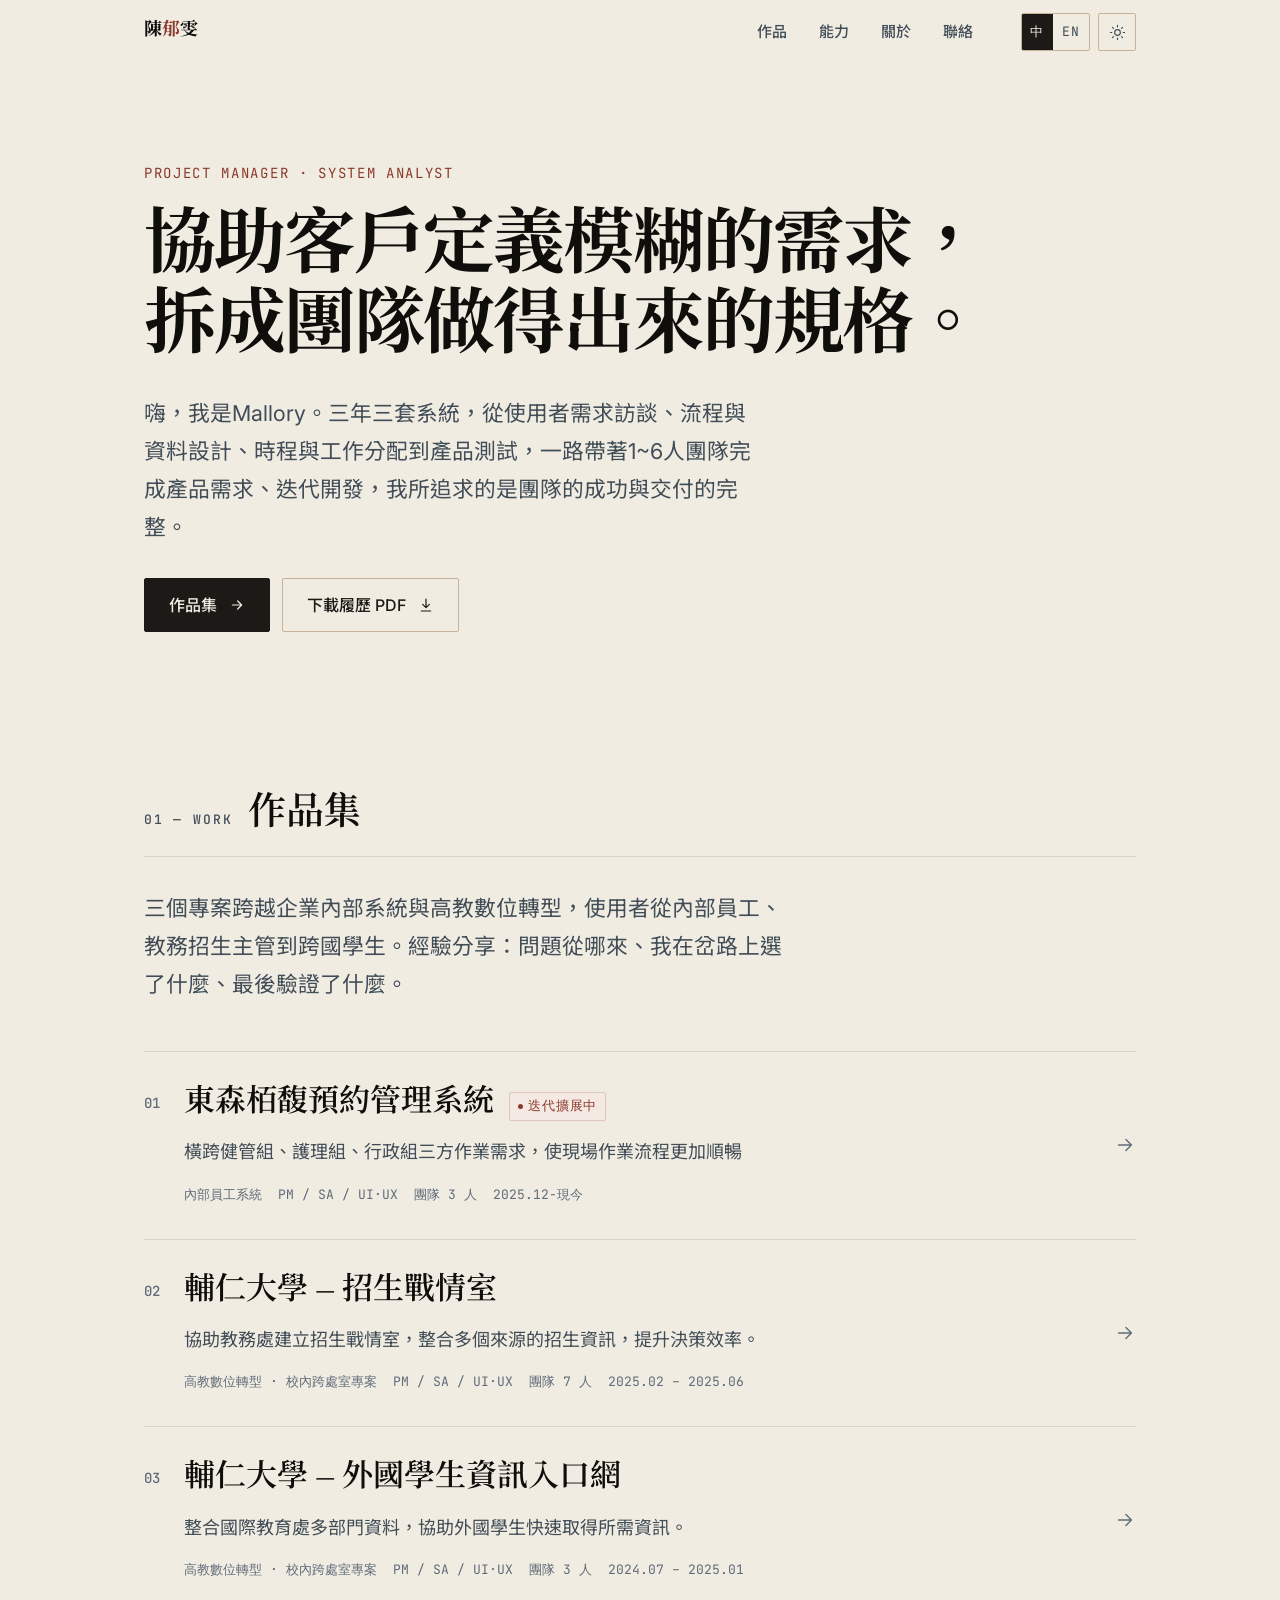
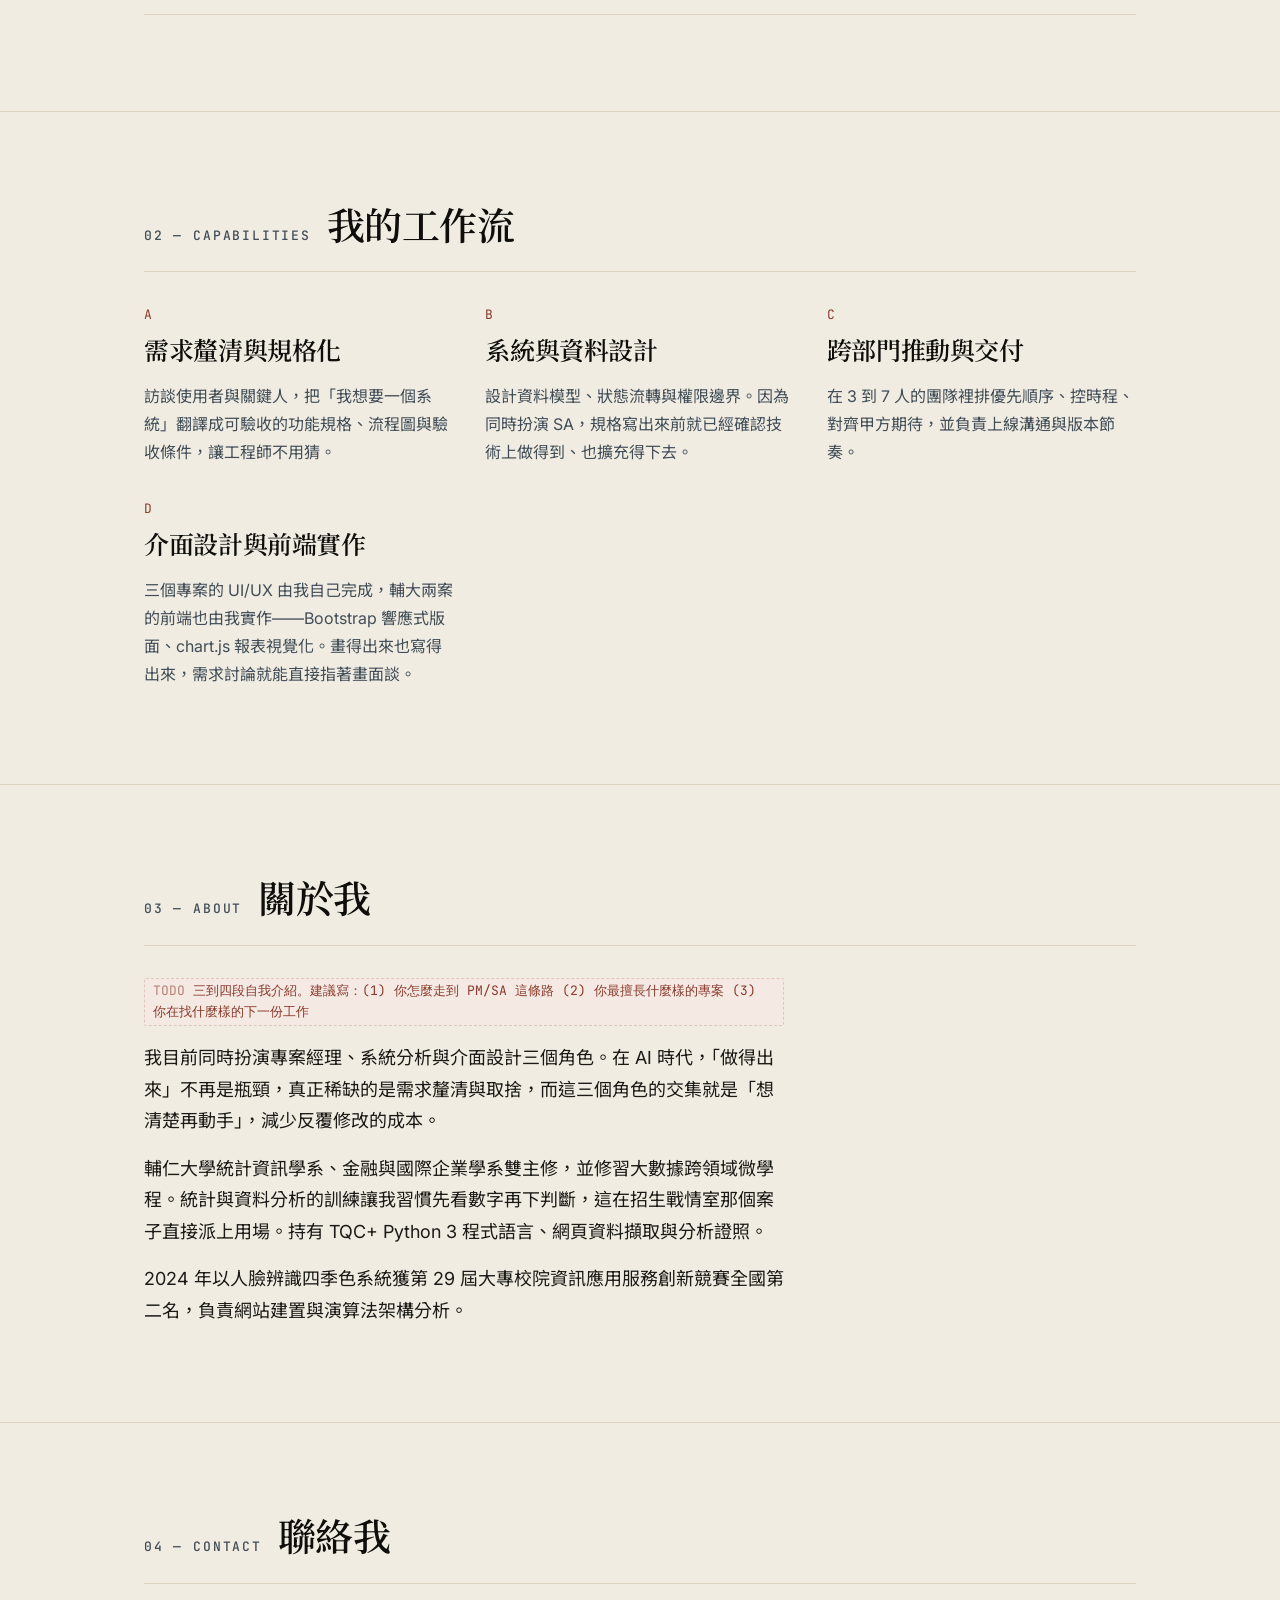
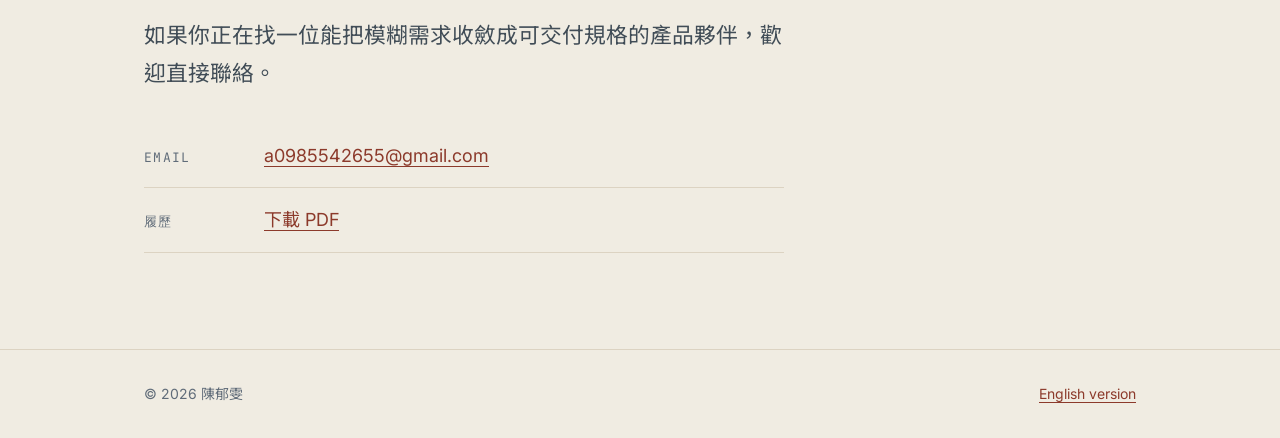
==== commit ebb3c8bd: "Restructure case study sections into two columns The heading now sits in its own column beside the b" ====
--- a/index.html
+++ b/index.html
@@ -3,8 +3,8 @@
 <head>
 <meta charset="utf-8">
 <meta name="viewport" content="width=device-width, initial-scale=1">
-<title>陳郁雯 — 產品經理 / 系統分析</title>
-<meta name="description" content="產品經理與系統分析作品集：三個從需求訪談到上線的完整案例，涵蓋企業內部系統與高教數位轉型。">
+<title>陳郁雯 — 專案經理 / 系統分析</title>
+<meta name="description" content="專案經理與系統分析作品集：三個從需求訪談到上線的完整案例，涵蓋企業內部系統與高教數位轉型。">
 
 <link rel="canonical" href="https://yuwen9012.github.io/">
 <link rel="alternate" hreflang="zh-Hant" href="https://yuwen9012.github.io/">
@@ -12,7 +12,7 @@
 <link rel="alternate" hreflang="x-default" href="https://yuwen9012.github.io/">
 
 <meta property="og:type" content="website">
-<meta property="og:title" content="陳郁雯 — 產品經理 / 系統分析">
+<meta property="og:title" content="陳郁雯 — 專案經理 / 系統分析">
 <meta property="og:description" content="三個從需求訪談到上線的完整案例，涵蓋企業內部系統與高教數位轉型。">
 <meta property="og:url" content="https://yuwen9012.github.io/">
 <meta property="og:locale" content="zh_TW">
@@ -66,14 +66,14 @@
   <!-- ============ Hero ============ -->
   <section class="hero">
     <div class="container">
-      <p class="hero__role reveal">Product Manager &middot; System Analyst</p>
+      <p class="hero__role reveal">Project Manager &middot; System Analyst</p>
       <h1 class="display hero__title reveal" data-reveal-delay="60">
-        把模糊的業務問題，<br>拆成工程師做得出來的規格。</h1>
+        協助客戶定義模糊的需求，<br>拆成團隊做得出來的規格。</h1>
       <p class="lede hero__lede reveal" data-reveal-delay="120">
-        我是陳郁雯。三套系統，我都從需求訪談一路做到上線——流程與資料設計、介面，還有輔大兩案的前端實作。團隊從 3 人到 7 人，我是其中唯一同時扛產品規劃、系統分析與設計的人。</p>
+        嗨，我是Mallory。三年三套系統，從使用者需求訪談、流程與資料設計、時程與工作分配到產品測試，一路帶著1~6人團隊完成產品需求、迭代開發，我所追求的是團隊的成功與交付的完整。</p>
       <div class="hero__actions reveal" data-reveal-delay="180">
         <a class="btn" href="#work">
-          看三個案例<svg viewBox="0 0 24 24" fill="none" stroke="currentColor" stroke-width="1.8" stroke-linecap="round" stroke-linejoin="round" aria-hidden="true"><path d="M5 12h14M13 6l6 6-6 6"/></svg>
+          作品集<svg viewBox="0 0 24 24" fill="none" stroke="currentColor" stroke-width="1.8" stroke-linecap="round" stroke-linejoin="round" aria-hidden="true"><path d="M5 12h14M13 6l6 6-6 6"/></svg>
         </a>
         <!-- TODO：把履歷 PDF 放到 /resume.pdf -->
         <a class="btn btn--ghost" href="/resume.pdf">
@@ -89,10 +89,10 @@
     <div class="container">
       <div class="section-head reveal">
         <span class="eyebrow">01 &mdash; Work</span>
-        <h2>三個重點案例</h2>
+        <h2>作品集</h2>
       </div>
       <p class="lede measure reveal" style="margin-bottom:var(--s-6)">
-        三個專案跨越企業內部系統與高教數位轉型，使用者從內部員工、行政主管到跨國學生。每個案例都完整交代：問題從哪來、我在岔路上選了什麼、最後驗證了什麼。</p>
+        三個專案跨越企業內部系統與高教數位轉型，使用者從內部員工、教務招生主管到跨國學生。經驗分享：問題從哪來、我在岔路上選了什麼、最後驗證了什麼。</p>
 
       <div class="project-list">
 
@@ -100,15 +100,15 @@
           <span class="project-item__num">01</span>
           <span class="project-item__body">
             <span class="project-item__title">東森栢馥預約管理系統</span>
-            <span class="tag" style="margin-left:.6rem;vertical-align:.18em">進行中</span>
+            <span class="tag" style="margin-left:.6rem;vertical-align:.18em">迭代擴展中</span>
             <span class="project-item__desc">
-              <span class="todo">一句話說明這套系統解決什麼問題、替誰解決</span>
+              <span >橫跨健管組、護理組、行政組三方作業需求，使現場作業流程更加順暢</span>
             </span>
             <span class="project-item__meta">
               <span>內部員工系統</span>
               <span>PM / SA / UI&middot;UX</span>
               <span>團隊 3 人</span>
-              <span>9 個月</span>
+              <span>2025.12-現今</span>
             </span>
           </span>
           <span class="project-item__arrow">
@@ -121,7 +121,7 @@
           <span class="project-item__body">
             <span class="project-item__title">輔仁大學 &mdash; 招生戰情室</span>
             <span class="project-item__desc">
-              <span class="todo">一句話說明這套系統解決什麼問題、替誰解決</span>
+              <span>協助教務處建立招生戰情室，整合多個來源的招生資訊，提升決策效率。</span>
             </span>
             <span class="project-item__meta">
               <span>高教數位轉型 &middot; 校內跨處室專案</span>
@@ -140,13 +140,12 @@
           <span class="project-item__body">
             <span class="project-item__title">輔仁大學 &mdash; 外國學生資訊入口網</span>
             <span class="project-item__desc">
-              <span class="todo">一句話說明這套系統解決什麼問題、替誰解決</span>
+              <span>整合國際教育處多部門資料，協助外國學生快速取得所需資訊。</span>
             </span>
             <span class="project-item__meta">
               <span>高教數位轉型 &middot; 校內跨處室專案</span>
               <span>PM / SA / UI&middot;UX</span>
-              <span>團隊 4 人</span>
-              <span>線上可瀏覽</span>
+              <span>團隊 3 人</span>
               <span>2024.07 – 2025.01</span>
             </span>
           </span>
@@ -164,7 +163,7 @@
     <div class="container">
       <div class="section-head reveal">
         <span class="eyebrow">02 &mdash; Capabilities</span>
-        <h2>我怎麼工作</h2>
+        <h2>我的工作流</h2>
       </div>
 
       <div class="grid-3">
@@ -202,7 +201,7 @@
       <div class="prose measure reveal">
         <p><span class="todo">三到四段自我介紹。建議寫：(1) 你怎麼走到 PM/SA 這條路 (2) 你最擅長什麼樣的專案 (3) 你在找什麼樣的下一份工作</span></p>
         <p>
-          我目前同時扮演產品經理、系統分析與介面設計三個角色。這不是因為我想包山包海，而是在小團隊裡，這三件事本來就沒辦法切開——需求沒釐清就畫不出流程，流程沒定就切不出畫面。</p>
+          我目前同時扮演專案經理、系統分析與介面設計三個角色。在 AI 時代，「做得出來」不再是瓶頸，真正稀缺的是需求釐清與取捨，而這三個角色的交集就是「想清楚再動手」，減少反覆修改的成本。</p>
         <p>輔仁大學統計資訊學系、金融與國際企業學系雙主修，並修習大數據跨領域微學程。統計與資料分析的訓練讓我習慣先看數字再下判斷，這在招生戰情室那個案子直接派上用場。持有 TQC+ Python 3 程式語言、網頁資料擷取與分析證照。</p>
         <p>2024 年以人臉辨識四季色系統獲第 29 屆大專校院資訊應用服務創新競賽全國第二名，負責網站建置與演算法架構分析。</p>
       </div>
@@ -225,10 +224,6 @@
             <dd><a class="link" href="mailto:a0985542655@gmail.com">a0985542655@gmail.com</a></dd>
           </div>
           <div class="contact-row">
-            <dt>LinkedIn</dt>
-            <dd><span class="todo">填入 LinkedIn 網址</span></dd>
-          </div>
-          <div class="contact-row">
             <dt>履歷</dt>
             <dd><a class="link" href="/resume.pdf">下載 PDF</a></dd>
           </div>
--- a/assets/css/main.css
+++ b/assets/css/main.css
@@ -9,21 +9,21 @@
   color-scheme: light;
 
   /* Neutrals (editorial ink scale) */
-  --bg:            #FAFAFA;
-  --surface:       #FFFFFF;
-  --surface-sunk:  #F4F4F5;
-  --ink:           #18181B;
-  --ink-strong:    #09090B;
-  --muted:         #4B5563;
-  --muted-soft:    #65707C;
-  --border:        #E4E4E7;
-  --border-strong: #D1D1D6;
+  --bg:            #F0ECE2;
+  --surface:       #FAF8F3;
+  --surface-sunk:  #E6E0D3;
+  --ink:           #1C1A16;
+  --ink-strong:    #0F0E0B;
+  --muted:         #414D57;
+  --muted-soft:    #606C79;
+  --border:        #DCD3C2;
+  --border-strong: #C7B198;
 
   /* Accent — brick red */
   --accent:        #8C3A2B;
   --accent-hover:  #6E2C20;
-  --accent-wash:   #F8EFEC;
-  --accent-line:   #E3C8C0;
+  --accent-wash:   #F5E9E4;
+  --accent-line:   #DFC7BD;
 
   /* Typography */
   --font-serif: "Newsreader", "Noto Serif TC", Georgia, "Songti TC", serif;
@@ -42,6 +42,9 @@
 
   --container: 68rem;
   --measure:   40rem;
+  /* Decision cards carry a label gutter, so they need more room than
+     running prose before the content column gets uncomfortably narrow. */
+  --measure-wide: 52rem;
   --radius:    2px;
 
   --ease: cubic-bezier(0.22, 0.61, 0.36, 1);
@@ -50,37 +53,37 @@
 @media (prefers-color-scheme: dark) {
   :root:not([data-theme="light"]) {
     color-scheme: dark;
-    --bg:            #0F0F11;
-    --surface:       #17171A;
-    --surface-sunk:  #1C1C20;
-    --ink:           #EDEDF0;
-    --ink-strong:    #FFFFFF;
-    --muted:         #A3AAB6;
-    --muted-soft:    #868D99;
-    --border:        #2A2A30;
-    --border-strong: #3A3A42;
+    --bg:            #15130F;
+    --surface:       #1D1A15;
+    --surface-sunk:  #221E18;
+    --ink:           #EDE7DA;
+    --ink-strong:    #FFFBF2;
+    --muted:         #A9A294;
+    --muted-soft:    #8A8477;
+    --border:        #332E26;
+    --border-strong: #463F34;
     --accent:        #E08A76;
     --accent-hover:  #EFA492;
-    --accent-wash:   #251A17;
-    --accent-line:   #4A312A;
+    --accent-wash:   #271A16;
+    --accent-line:   #4C322A;
   }
 }
 
 :root[data-theme="dark"] {
   color-scheme: dark;
-  --bg:            #0F0F11;
-  --surface:       #17171A;
-  --surface-sunk:  #1C1C20;
-  --ink:           #EDEDF0;
-  --ink-strong:    #FFFFFF;
-  --muted:         #A3AAB6;
-  --muted-soft:    #868D99;
-  --border:        #2A2A30;
-  --border-strong: #3A3A42;
+  --bg:            #15130F;
+  --surface:       #1D1A15;
+  --surface-sunk:  #221E18;
+  --ink:           #EDE7DA;
+  --ink-strong:    #FFFBF2;
+  --muted:         #A9A294;
+  --muted-soft:    #8A8477;
+  --border:        #332E26;
+  --border-strong: #463F34;
   --accent:        #E08A76;
   --accent-hover:  #EFA492;
-  --accent-wash:   #251A17;
-  --accent-line:   #4A312A;
+  --accent-wash:   #271A16;
+  --accent-line:   #4C322A;
 }
 
 /* ---------- 2. Reset ---------- */
@@ -129,6 +132,7 @@
 }
 
 .measure { max-width: var(--measure); }
+.measure--wide { max-width: var(--measure-wide); }
 
 .section { padding-block: var(--s-8); }
 .section + .section { border-top: 1px solid var(--border); }
@@ -472,11 +476,20 @@
 
 .factsheet {
   display: grid;
-  grid-template-columns: repeat(auto-fit, minmax(12rem, 1fr));
-  gap: var(--s-4);
+  grid-template-columns: repeat(auto-fit, minmax(11rem, 1fr));
   margin-top: var(--s-6);
-  padding-top: var(--s-5);
-  border-top: 1px solid var(--border);
+  padding: 0;
+  border: 1px solid var(--border-strong);
+  border-radius: var(--radius);
+  /* Hairlines belong to the cells, not to the grid gap: a gap-as-background
+     would paint the empty cells of an incomplete last row. */
+  overflow: hidden;
+}
+.factsheet > div {
+  padding: var(--s-3) var(--s-4);
+  border-right: 1px solid var(--border);
+  border-bottom: 1px solid var(--border);
+  margin: 0 -1px -1px 0;
 }
 .factsheet dt {
   font-family: var(--font-mono);
@@ -944,9 +957,196 @@
   }
 }
 
-/* ---------- 15. Print ---------- */
+.visually-hidden {
+  position: absolute;
+  width: 1px; height: 1px;
+  margin: -1px; padding: 0;
+  overflow: hidden;
+  clip-path: inset(50%);
+  white-space: nowrap;
+}
+
+/* ---------- 15. Charts ---------- */
+/* Series colours are their own tokens, kept out of the three theme blocks the
+   way the diagram keylines are. Both modes were selected separately and each
+   passed the categorical checks against its own surface: lightness band,
+   chroma floor, CVD separation, normal-vision floor, contrast. A chart fill
+   needs more chroma than a text accent, which is why these are brighter steps
+   of the brand hues rather than the brand values themselves. */
+:root {
+  --series-1: #B5472F;
+  --series-2: #0A6E99;
+  --chart-grid: var(--border);
+  --chart-axis: var(--muted-soft);
+}
+
+@media (prefers-color-scheme: dark) {
+  :root:not([data-theme="light"]) {
+    --series-1: #CE6E54;
+    --series-2: #3B95BD;
+  }
+}
+
+:root[data-theme="dark"] {
+  --series-1: #CE6E54;
+  --series-2: #3B95BD;
+}
+
+.chart { position: relative; }
+.chart svg { display: block; width: 100%; height: auto; overflow: visible; }
+
+.chart__grid line { stroke: var(--chart-grid); stroke-width: 1; }
+.chart__axis line { stroke: var(--chart-axis); stroke-width: 1; }
+.chart__tick {
+  font-family: var(--font-mono);
+  font-size: 12px;
+  fill: var(--muted-soft);
+}
+.chart__vlabel { font-family: var(--font-mono); font-size: 12px; fill: var(--muted); }
+
+/* Thin marks; values and labels wear text tokens, never the series colour. */
+.chart__line { fill: none; stroke-width: 2; stroke-linejoin: round; stroke-linecap: round; }
+.chart__dot { r: 4; stroke: var(--surface); stroke-width: 2; }
+.chart__bar { rx: 4; ry: 4; }
+.chart__value {
+  font-family: var(--font-mono);
+  font-size: 13px;
+  font-weight: 500;
+  fill: var(--ink);
+}
+.chart__s1 { stroke: var(--series-1); }
+.chart__s2 { stroke: var(--series-2); }
+.chart__f1 { fill: var(--series-1); }
+.chart__f2 { fill: var(--series-2); }
+
+.chart__crosshair { stroke: var(--chart-axis); stroke-width: 1; stroke-dasharray: 3 3; }
+.chart__hit { fill: transparent; cursor: crosshair; }
+
+.chart__legend {
+  display: flex;
+  flex-wrap: wrap;
+  gap: var(--s-2) var(--s-4);
+  margin-top: var(--s-3);
+  padding: 0;
+  list-style: none;
+  font-family: var(--font-mono);
+  font-size: 0.8125rem;
+  color: var(--muted);
+}
+.chart__legend li { display: flex; align-items: center; gap: 0.5rem; }
+.chart__key { width: 1.25rem; height: 0; flex: none; border-top: 2px solid var(--chart-axis); }
+.chart__key--s1 { border-top-color: var(--series-1); }
+.chart__key--s2 { border-top-color: var(--series-2); }
+
+.chart__tip {
+  position: absolute;
+  z-index: 2;
+  min-width: 9rem;
+  padding: var(--s-2);
+  border: 1px solid var(--border-strong);
+  border-radius: var(--radius);
+  background: var(--surface);
+  box-shadow: 0 2px 10px rgb(0 0 0 / 0.08);
+  font-family: var(--font-mono);
+  font-size: 0.8125rem;
+  line-height: 1.55;
+  color: var(--ink);
+  pointer-events: none;
+  opacity: 0;
+  transition: opacity 120ms var(--ease);
+}
+.chart__tip[data-show="true"] { opacity: 1; }
+.chart__tip b { font-weight: 500; color: var(--ink-strong); }
+.chart__tip span { color: var(--muted); }
+
+/* The table is the chart's accessible twin and is plain HTML, so the numbers
+   are readable with no script at all. */
+.chart__table { margin-top: var(--s-3); font-size: 0.875rem; }
+.chart__table summary {
+  cursor: pointer;
+  font-family: var(--font-mono);
+  font-size: 0.8125rem;
+  color: var(--muted);
+}
+.chart__table summary:hover { color: var(--ink-strong); }
+.chart__table table { width: 100%; border-collapse: collapse; margin-top: var(--s-3); }
+.chart__table th, .chart__table td {
+  padding: 0.4rem 0.6rem;
+  text-align: right;
+  border-bottom: 1px solid var(--border);
+  font-variant-numeric: tabular-nums;
+}
+.chart__table th:first-child, .chart__table td:first-child { text-align: left; }
+.chart__table thead th {
+  font-family: var(--font-mono);
+  font-size: 0.75rem;
+  font-weight: 500;
+  letter-spacing: 0.06em;
+  text-transform: uppercase;
+  color: var(--muted-soft);
+}
+
+@media (prefers-reduced-motion: reduce) {
+  .chart__tip { transition: none; }
+}
+
+/* ---------- 16. Case study two-column sections ---------- */
+/* The heading sits in its own column and stays beside the body instead of
+   running across the page, which also uses the horizontal space the single
+   column left empty. Implemented as a grid over the existing markup: the
+   heading takes column 1, prose takes column 2, and anything wide — figures,
+   decision cards, charts, metrics — spans both. */
+@media (min-width: 62rem) {
+  .case-section {
+    display: grid;
+    grid-template-columns: 19rem minmax(0, 1fr);
+    column-gap: var(--s-6);
+    align-items: start;
+  }
+  .case-section > * { grid-column: 2; }
+  .case-section > .section-head {
+    grid-column: 1;
+    grid-row: 1;
+    display: block;
+    margin-bottom: 0;
+    padding-bottom: 0;
+    border-bottom: 0;
+    position: sticky;
+    top: 5.5rem;
+  }
+  .case-section > .section-head .eyebrow { display: block; margin-bottom: var(--s-2); }
+  /* Wide content is not bound by the text column. */
+  .case-section > figure,
+  .case-section > .measure--wide,
+  .case-section > .metrics { grid-column: 1 / -1; }
+  /* The text column governs the measure, so the utility cap is redundant. */
+  .case-section > .prose.measure,
+  .case-section > .lede.measure { max-width: none; }
+}
+
+/* Back to the work list — case pages previously had no upward path. */
+.case-back {
+  display: inline-flex;
+  align-items: center;
+  gap: 0.5rem;
+  margin-bottom: var(--s-4);
+  font-family: var(--font-mono);
+  font-size: 0.8125rem;
+  letter-spacing: 0.08em;
+  text-transform: uppercase;
+  color: var(--muted);
+  text-decoration: none;
+  transition: color 180ms var(--ease);
+}
+.case-back:hover { color: var(--accent); }
+.case-back svg { width: 14px; height: 14px; }
+.case-back:hover svg { color: var(--accent); }
+
+/* ---------- 17. Print ---------- */
 @media print {
   .site-header, .next-case, .site-footer, .hero__actions, .todo { display: none; }
+  .chart__tip { display: none; }
+  .chart__table[open] summary { display: none; }
   body { background: #fff; color: #000; font-size: 11pt; line-height: 1.5; }
   .section { padding-block: 1rem; border: 0; }
   .reveal { opacity: 1; transform: none; }
